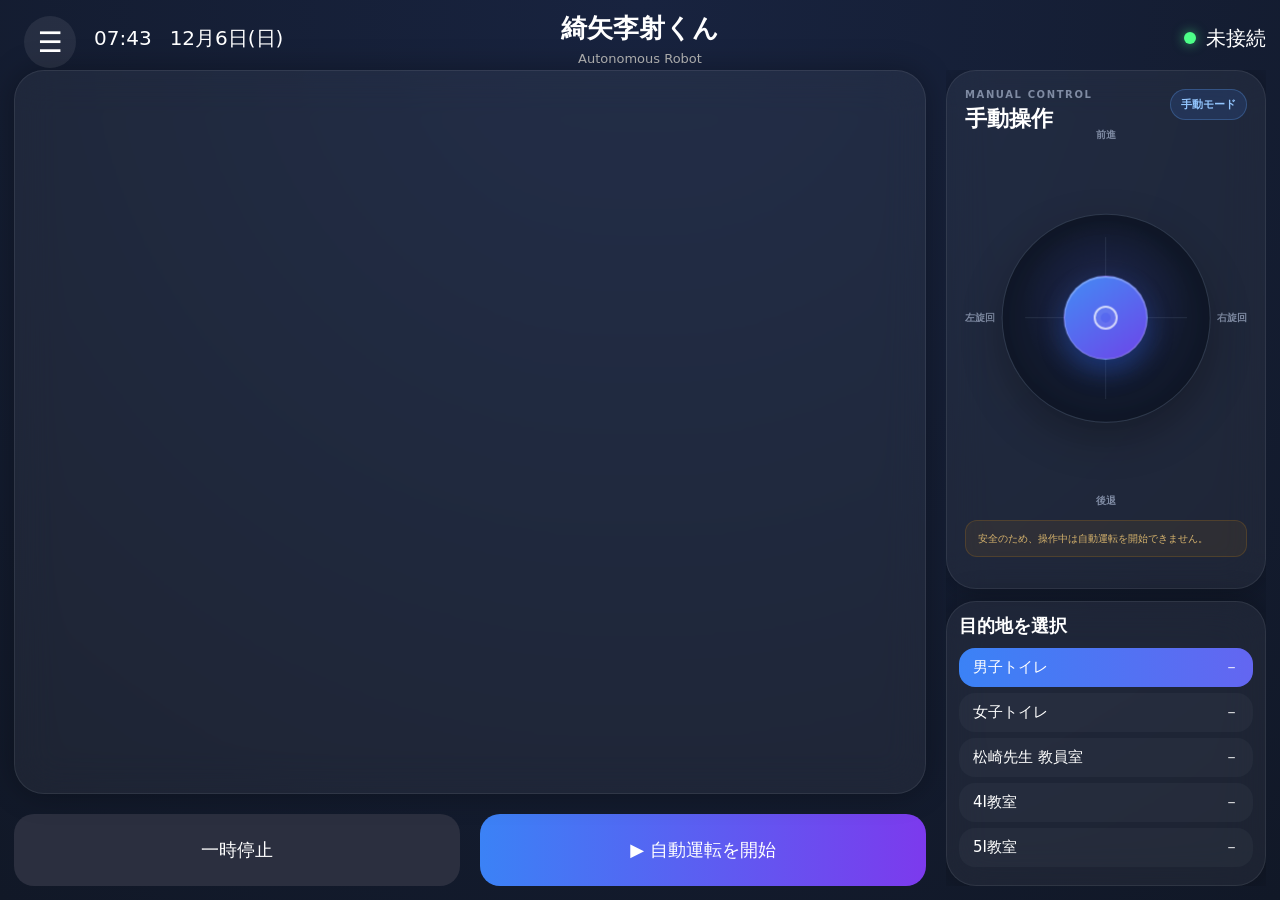
==== index.html @ 77f2ae8a "目的地を最初の画面に変更" ====
<!DOCTYPE html>
<html lang="ja">

<head>
  <meta charset="UTF-8">
  <meta name="viewport"
    content="width=device-width, initial-scale=1.0, maximum-scale=1.0, user-scalable=no, viewport-fit=cover">
  <meta name="theme-color" content="#07101f">

  <title>綺矢李射くん</title>

  <link rel="stylesheet" href="./style.css?v=20260710-mobile-sheet-map">
</head>

<body>

  <div class="app">

    <!-- ヘッダー -->
    <header class="header">

      <div class="time">
        <span id="current-time"></span>
        <span class="current-date" id="current-date"></span>
      </div>

      <div class="title-area">
        <h1>綺矢李射くん</h1>
        <p>Autonomous Robot</p>
      </div>

      <div class="status">
        <span class="online-dot"></span>
        <p id="connection-status">...</p>
      </div>

    </header>

    <!-- メニューボタン -->
    <button class="menu-btn" id="menu-btn" aria-label="メニューを開く" aria-expanded="false">
      ☰
    </button>

    <!-- 背景の暗くなる部分 -->
    <div class="menu-overlay" id="menu-overlay"></div>

    <!-- サイドメニュー -->
    <nav class="side-menu" id="side-menu">

      <h2>メニュー</h2>

      <div class="menu-item">⚙ 設定</div>
      <div class="menu-item">📍 目的地履歴</div>
      <div class="menu-item">🕒 走行履歴</div>

      <div class="theme-area">

        <p class="theme-title">画面テーマ</p>

        <button class="theme-toggle" id="theme-toggle">
          ☀ ホワイトモード
        </button>

      </div>
    </nav>

    <!-- メイン -->
    <main class="main">

      <!-- マップ -->
      <section class="map-panel glass">
        <canvas id="canvas"></canvas>
        <button class="map-location-btn" aria-label="現在地を表示">
          ◎
        </button>

      </section>

      <!-- PCでは右側、スマホでは下から出るボトムシート -->
      <aside class="side" id="bottom-sheet" aria-label="操作パネル">

        <!-- スマホだけ表示するドラッグ部分 -->
        <div class="sheet-drag-area" id="sheet-drag-area" aria-label="操作パネルを開閉">
          <span class="sheet-handle"></span>
        </div>

        <!-- スマホの閉じた状態で見える概要 -->
        <div class="sheet-summary">

          <div class="sheet-summary-text">
            <p class="sheet-eyebrow" id="sheet-eyebrow">選択中の目的地</p>
            <h2 id="selected-destination">読み込み中...</h2>
            <p>
              <span id="selected-time">--</span>
              <span>・68m</span>
            </p>
          </div>

          <button class="sheet-toggle" id="sheet-toggle" type="button" aria-expanded="false">
            詳細
          </button>

        </div>

        <div class="side-cards">

          <!-- 目的地 -->
          <div class="card glass destination-card">

            <h2>目的地を選択</h2>


            <!-- 目的地ボタンは goal.js が manifest.json から自動生成します -->
            <p id="destination-loading">目的地を読み込み中...</p>

          </div>

          <!-- ルート情報 -->
          <div class="card glass">

            <h2>ルート情報</h2>

            <div class="info-grid">

              <div>
                <p class="label">到着予想</p>
                <p class="value">1分20秒</p>
              </div>

              <div>
                <p class="label">距離</p>
                <p class="value">68m</p>
              </div>

              <div>
                <p class="label">進行状況</p>
                <p class="value">65%</p>
              </div>

            </div>

          </div>

          <!-- ロボット状態 -->
          <div class="card glass">

            <h2>ロボットの状態</h2>

            <div class="info-grid">

              <div>
                <p class="label">速度</p>
                <p class="value">1.2 m/s</p>
              </div>

              <div>
                <p class="label">バッテリー</p>
                <p class="value">82%</p>
              </div>

              <div>
                <p class="label">接続状態</p>
                <p class="value green">良好</p>
              </div>

            </div>

          </div>

        </div>

        <!-- 手動モード時に右側へ表示するジョイスティック -->
        <div class="manual-control-panel" id="manual-control-panel" aria-hidden="true">
          <div class="card glass manual-control-card">

            <div class="manual-control-header">
              <div>
                <p class="manual-control-eyebrow">MANUAL CONTROL</p>
                <h2>手動操作</h2>
              </div>

              <span class="manual-mode-badge">手動モード</span>
            </div>

            <p class="manual-control-description">
              ジョイスティックを動かしてロボットを操作します。
              指やマウスを離すと自動的に停止します。
            </p>

            <div class="joystick-zone" id="joystick-zone" role="application" aria-label="ロボット手動操作ジョイスティック">
              <div class="joystick-label joystick-label-up">前進</div>
              <div class="joystick-label joystick-label-right">右旋回</div>
              <div class="joystick-label joystick-label-down">後退</div>
              <div class="joystick-label joystick-label-left">左旋回</div>

              <div class="joystick-base" id="joystick-base">
                <div class="joystick-stick" id="joystick-stick">
                  <span></span>
                </div>
              </div>
            </div>

            <div class="manual-axis-values">
              <div class="manual-axis-item">
                <div class="manual-axis-heading">
                  <span>前後</span>
                  <strong id="manual-forward-value">0.00</strong>
                </div>
                <div class="manual-axis-track">
                  <span id="manual-forward-bar"></span>
                </div>
              </div>

              <div class="manual-axis-item">
                <div class="manual-axis-heading">
                  <span>旋回</span>
                  <strong id="manual-turn-value">0.00</strong>
                </div>
                <div class="manual-axis-track">
                  <span id="manual-turn-bar"></span>
                </div>
              </div>
            </div>

            <p class="manual-control-note">
              安全のため、操作中は自動運転を開始できません。
            </p>

          </div>
        </div>

        <!-- PCではマップ下、スマホではボトムシート下部 -->
        <div class="controls">

          <button class="control-btn stop" id="power-toggle-btn" type="button">
            一時停止
          </button>

          <button class="control-btn start" id="auto-toggle-btn" type="button">
            ▶ 自動運転を開始
          </button>

        </div>

      </aside>

    </main>

  </div>

  <script>
    function updateTime() {
      const now = new Date();

      const hours = String(now.getHours()).padStart(2, "0");
      const minutes = String(now.getMinutes()).padStart(2, "0");

      const month = now.getMonth() + 1;
      const date = now.getDate();

      const week = ["日", "月", "火", "水", "木", "金", "土"];
      const day = week[now.getDay()];

      document.getElementById("current-time").textContent = `${hours}:${minutes}`;
      document.getElementById("current-date").textContent = `${month}月${date}日(${day})`;
    }

    updateTime();
    setInterval(updateTime, 1000);

    // サイドメニューの開閉
    const menuBtn = document.getElementById("menu-btn");
    const sideMenu = document.getElementById("side-menu");
    const menuOverlay = document.getElementById("menu-overlay");

    function closeMenu() {
      sideMenu.classList.remove("show");
      menuOverlay.classList.remove("show");
      menuBtn.setAttribute("aria-expanded", "false");
    }

    menuBtn.addEventListener("click", function () {
      const willOpen = !sideMenu.classList.contains("show");
      sideMenu.classList.toggle("show", willOpen);
      menuOverlay.classList.toggle("show", willOpen);
      menuBtn.setAttribute("aria-expanded", String(willOpen));
    });

    menuOverlay.addEventListener("click", closeMenu);

    // テーマ切り替え
    const themeToggle = document.getElementById("theme-toggle");
    const rootElement = document.documentElement;
    const themeColorMeta = document.querySelector('meta[name="theme-color"]');

    themeToggle.addEventListener("click", function () {
      const isLightMode = !document.body.classList.contains("light-mode");

      // bodyだけでなくhtmlにも付けて、画面外や余白も確実に切り替える
      document.body.classList.toggle("light-mode", isLightMode);
      rootElement.classList.toggle("light-mode", isLightMode);

      themeToggle.textContent = isLightMode
        ? "🌙 ダークモード"
        : "☀ ホワイトモード";

      // スマホのブラウザ上部などの色もテーマに合わせる
      themeColorMeta?.setAttribute(
        "content",
        isLightMode ? "#f3f6fb" : "#07101f"
      );
    });

    // スマホ用ボトムシート
    const bottomSheet = document.getElementById("bottom-sheet");
    const sheetDragArea = document.getElementById("sheet-drag-area");
    const sheetSummary = document.querySelector(".sheet-summary");
    const sheetToggle = document.getElementById("sheet-toggle");
    const sheetSwipeAreas = [sheetDragArea, sheetSummary];
    const mobileMedia = window.matchMedia("(max-width: 900px)");

    let isDragging = false;
    let activeSwipeArea = null;
    let startY = 0;
    let startOffset = 0;
    let currentOffset = 0;

    function getClosedVisibleHeight() {
      const cssValue = getComputedStyle(bottomSheet)
        .getPropertyValue("--sheet-collapsed-height")
        .trim();

      const parsedValue = Number.parseFloat(cssValue);

      if (Number.isFinite(parsedValue) && parsedValue > 0) {
        return Math.min(bottomSheet.offsetHeight, parsedValue);
      }

      return Math.min(bottomSheet.offsetHeight, 142);
    }

    function getClosedOffset() {
      return Math.max(
        0,
        bottomSheet.offsetHeight - getClosedVisibleHeight()
      );
    }

    /*
     * ボトムシートが上がった分だけマップの中心も上へ移動させる。
     * シートで隠れていない領域の中央に、マップの中心が来るように
     * 表示中のシート高さの半分だけ上へ動かす。
     */
    function updateMapPositionForSheet(offset) {
      if (!mobileMedia.matches) {
        document.documentElement.style.removeProperty(
          "--mobile-sheet-visible-height"
        );
        document.documentElement.style.removeProperty(
          "--mobile-map-shift"
        );
        return;
      }

      const maxOffset = getClosedOffset();
      const safeOffset = Math.min(
        maxOffset,
        Math.max(0, Number(offset) || 0)
      );

      const visibleHeight = Math.max(
        0,
        bottomSheet.offsetHeight - safeOffset
      );

      const mapShift = visibleHeight / 2;

      document.documentElement.style.setProperty(
        "--mobile-sheet-visible-height",
        `${visibleHeight}px`
      );

      document.documentElement.style.setProperty(
        "--mobile-map-shift",
        `${mapShift}px`
      );
    }

    function syncSheetAndMap() {
      if (!mobileMedia.matches) {
        bottomSheet.style.removeProperty("transform");
        updateMapPositionForSheet(0);
        return;
      }

      const offset = bottomSheet.classList.contains("is-expanded")
        ? 0
        : getClosedOffset();

      updateMapPositionForSheet(offset);
    }

    function setSheetExpanded(expanded) {
      bottomSheet.classList.toggle("is-expanded", expanded);
      bottomSheet.style.removeProperty("transform");
      bottomSheet.classList.remove("is-dragging");
      document.body.classList.remove("sheet-dragging");

      sheetToggle.textContent = expanded ? "閉じる" : "詳細";
      sheetToggle.setAttribute("aria-expanded", String(expanded));
      document.body.classList.toggle("sheet-expanded", expanded);

      requestAnimationFrame(syncSheetAndMap);
    }

    function resetSheetForViewport() {
      if (!mobileMedia.matches) {
        setSheetExpanded(false);
        bottomSheet.style.removeProperty("transform");
        updateMapPositionForSheet(0);
        return;
      }

      requestAnimationFrame(syncSheetAndMap);
    }

    sheetToggle.addEventListener("click", () => {
      setSheetExpanded(!bottomSheet.classList.contains("is-expanded"));
    });

    function startSheetDrag(event) {
      if (!mobileMedia.matches) return;

      // 「詳細」ボタンなどの操作を邪魔しない
      if (event.target.closest("button")) return;

      isDragging = true;
      activeSwipeArea = event.currentTarget;
      startY = event.clientY;
      startOffset = bottomSheet.classList.contains("is-expanded")
        ? 0
        : getClosedOffset();
      currentOffset = startOffset;

      bottomSheet.classList.add("is-dragging");
      document.body.classList.add("sheet-dragging");
      activeSwipeArea.setPointerCapture(event.pointerId);

      updateMapPositionForSheet(currentOffset);
    }

    function moveSheetDrag(event) {
      if (!isDragging || !mobileMedia.matches) return;

      const maxOffset = getClosedOffset();
      const moved = event.clientY - startY;
      currentOffset = Math.min(
        maxOffset,
        Math.max(0, startOffset + moved)
      );

      bottomSheet.style.transform = `translateY(${currentOffset}px)`;
      updateMapPositionForSheet(currentOffset);
    }

    function finishSheetDrag(event) {
      if (!isDragging) return;

      isDragging = false;
      const movedDistance = Math.abs(event.clientY - startY);
      const maxOffset = getClosedOffset();

      if (activeSwipeArea?.hasPointerCapture(event.pointerId)) {
        activeSwipeArea.releasePointerCapture(event.pointerId);
      }
      activeSwipeArea = null;

      if (movedDistance < 6) {
        setSheetExpanded(!bottomSheet.classList.contains("is-expanded"));
        return;
      }

      setSheetExpanded(currentOffset < maxOffset * 0.55);
    }

    // ハンドルだけでなく、閉じた状態で見えている概要部分全体からスワイプできる
    sheetSwipeAreas.forEach(area => {
      area.addEventListener("pointerdown", startSheetDrag);
      area.addEventListener("pointermove", moveSheetDrag);
      area.addEventListener("pointerup", finishSheetDrag);
      area.addEventListener("pointercancel", finishSheetDrag);
    });

    window.addEventListener("resize", resetSheetForViewport);
    mobileMedia.addEventListener?.("change", resetSheetForViewport);

    /*
     * controller.js が manual-view / auto-view を切り替えたとき、
     * シートの高さとマップ位置を再計算する。
     */
    const bodyClassObserver = new MutationObserver(() => {
      requestAnimationFrame(syncSheetAndMap);
    });

    bodyClassObserver.observe(document.body, {
      attributes: true,
      attributeFilter: ["class"]
    });

    resetSheetForViewport();

    // iPhone・iPadでページ全体がピンチ拡大されるのを防止
    ["gesturestart", "gesturechange", "gestureend"].forEach(eventName => {
      document.addEventListener(
        eventName,
        event => {
          event.preventDefault();
        },
        { passive: false }
      );
    });

    // マップ以外での2本指操作を防止
    document.addEventListener(
      "touchmove",
      event => {
        const isCanvas =
          event.target instanceof Element &&
          event.target.closest("#canvas");

        if (event.touches.length >= 2 && !isCanvas) {
          event.preventDefault();
        }
      },
      { passive: false }
    );

  </script>

  <script src="./scripts/roslib.js"></script>
  <script src="./scripts/map.js?v=20260710-canvas-fix2"></script>
  <script src="./scripts/path.js"></script>
  <script src="./scripts/goal.js"></script>
  <script src="./scripts/pose.js"></script>
  <script src="./scripts/controller.js?v=20260710-circle-hit-mobile-layout"></script>
  <script src="./scripts/manual-destination.js?v=20260717-1"></script>
  <script src="./scripts/script.js"></script>
</body>

</html>
---- style.css ----
html,
body {
  width: 100%;
  height: 100%;
}

* {
  margin: 0;
  padding: 0;
  box-sizing: border-box;
}

:root {
  color-scheme: dark;
  background-color: #050816;
}

:root.light-mode {
  color-scheme: light;
  background-color: #f3f6fb;
}

button,
input,
select,
textarea {
  font: inherit;
}

body {
  min-height: 100vh;
  min-height: 100dvh;
  padding: 14px;
  overflow: hidden;

  background:
    radial-gradient(circle at top, #18233f, #111827);

  color: white;
  font-family: system-ui, -apple-system, BlinkMacSystemFont, "Segoe UI", sans-serif;
}

.app {
  width: 100%;
  max-width: 1400px;
  height: calc(100vh - 28px);
  height: calc(100dvh - 28px);
  margin: auto;

  display: flex;
  flex-direction: column;
  gap: 8px;
}

/* ガラス */
.glass {
  background: rgba(255, 255, 255, 0.05);
  backdrop-filter: blur(20px);
  -webkit-backdrop-filter: blur(20px);
  border: 1px solid rgba(255, 255, 255, 0.08);
  box-shadow: 0 0 30px rgba(0, 0, 0, 0.3);
  border-radius: 30px;
}

/* ヘッダー */
.header {
  position: relative;
  z-index: 20;

  display: flex;
  justify-content: space-between;
  align-items: center;
  min-height: 48px;
}

.time {
  display: flex;
  align-items: center;
  gap: 18px;
  margin-left: 80px;
  font-size: 20px;
}

.title-area {
  position: absolute;
  left: 50%;
  transform: translateX(-50%);
  text-align: center;
  white-space: nowrap;
}

.title-area h1 {
  font-size: 26px;
}

.title-area p {
  margin-top: 5px;
  color: #aaa;
  font-size: 13px;
}

.status {
  display: flex;
  align-items: center;
  gap: 10px;
  margin-left: auto;
  font-size: 20px;
}

.online-dot {
  width: 12px;
  height: 12px;
  flex: 0 0 auto;
  background: #4dff88;
  border-radius: 50%;
  box-shadow: 0 0 12px rgba(77, 255, 136, 0.6);
}

/* メイン：PC */
.main {
  flex: 1;
  min-height: 0;

  display: grid;
  grid-template-columns: minmax(0, 3fr) minmax(320px, 1fr);
  grid-template-rows: minmax(0, 1fr) 72px;
  grid-template-areas:
    "map side"
    "controls side";
  gap: 20px;
}

/* マップ */
.map-panel {
  grid-area: map;
  min-height: 0;
  padding: 14px;
  position: relative;
  overflow: hidden;
}

.map {
  width: 100%;
  height: 100%;

  display: flex;
  justify-content: center;
  align-items: center;

  color: #555;
  font-size: 36px;
}

.map-location-btn {
  display: none;
}

/* PCではaside自体を消して、中身をgridに直接参加させる */
.side {
  display: contents;
}

.sheet-drag-area,
.sheet-summary {
  display: none;
}

.side-cards {
  grid-area: side;
  min-height: 0;

  display: flex;
  flex-direction: column;
  gap: 12px;
}

.card {
  padding: 12px;
}

.card h2 {
  margin-bottom: 10px;
  font-size: 18px;
}

/* 目的地 */
.destination {
  display: flex;
  justify-content: space-between;
  align-items: center;

  padding: 10px 14px;
  margin-bottom: 6px;
  border-radius: 16px;

  background: rgba(255, 255, 255, 0.03);
  font-size: 15px;
  transition: 0.2s;
}

.destination:hover {
  background: rgba(255, 255, 255, 0.08);
  cursor: pointer;
}

.destination.active {
  background: linear-gradient(90deg, #3b82f6, #6366f1);
}

/* 情報 */
.info-grid {
  display: grid;
  grid-template-columns: repeat(3, minmax(0, 1fr));
  gap: 20px;
}

.label {
  margin-bottom: 10px;
  color: #999;
  font-size: 12px;
}

.value {
  font-size: 18px;
}

.green {
  color: #4dff88;
}

/* 操作ボタン */
.controls {
  grid-area: controls;
  display: flex;
  gap: 20px;
  height: 72px;
}

.control-btn {
  flex: 1;
  border: none;
  border-radius: 20px;
  color: white;
  font-size: 18px;
  transition: 0.2s;
}

.control-btn:hover {
  transform: translateY(-3px);
  cursor: pointer;
}

.stop {
  background: #2b2f3f;
}

.start {
  background: linear-gradient(90deg, #3b82f6, #7c3aed);
}

.emergency {
  background: #2b2f3f;
  color: #ff5d5d;
}

/* モーダル */
.modal {
  position: fixed;
  inset: 0;
  z-index: 1200;

  display: none;
  justify-content: center;
  align-items: center;

  padding: 20px;
  background: rgba(0, 0, 0, 0.55);
}

.modal.show {
  display: flex;
}

.modal-box {
  width: min(360px, 100%);
  padding: 28px;
  text-align: center;
  animation: pop 0.2s ease;
}

.modal-box h2 {
  margin-bottom: 12px;
  font-size: 24px;
}

.modal-box p {
  margin-bottom: 24px;
  color: #aaa;
}

.modal-buttons {
  display: flex;
  gap: 14px;
}

.modal-btn {
  flex: 1;
  height: 48px;
  border: none;
  border-radius: 16px;
  color: white;
  font-size: 18px;
  cursor: pointer;
}

.cancel {
  background: #2b2f3f;
}

.confirm {
  background: #ff4d4d;
}

@keyframes pop {
  from {
    transform: scale(0.9);
    opacity: 0;
  }

  to {
    transform: scale(1);
    opacity: 1;
  }
}

/* 左メニュー */
.menu-btn {
  position: fixed;
  top: 16px;
  left: 24px;
  z-index: 1002;

  width: 52px;
  height: 52px;
  border: none;
  border-radius: 50%;

  background: rgba(255, 255, 255, 0.08);
  color: white;
  font-size: 28px;
  cursor: pointer;
}

.side-menu {
  position: fixed;
  top: 0;
  left: -320px;
  z-index: 1000;

  width: 300px;
  height: 100vh;
  height: 100dvh;
  padding: 90px 24px 24px;

  background: rgba(10, 14, 28, 0.96);
  backdrop-filter: blur(20px);
  -webkit-backdrop-filter: blur(20px);
  border-right: 1px solid rgba(255, 255, 255, 0.1);
  transition: 0.3s ease;
}

.side-menu.show {
  left: 0;
}

.side-menu h2 {
  margin-bottom: 24px;
  font-size: 26px;
}

.menu-item {
  padding: 16px 14px;
  margin-bottom: 10px;
  border-radius: 16px;
  background: rgba(255, 255, 255, 0.04);
  font-size: 18px;
  cursor: pointer;
}

.menu-item:hover {
  background: rgba(255, 255, 255, 0.1);
}

.menu-overlay {
  position: fixed;
  inset: 0;
  z-index: 999;
  display: none;
  background: rgba(0, 0, 0, 0.45);
}

.menu-overlay.show {
  display: block;
}

.theme-area {
  position: absolute;
  left: 24px;
  right: 24px;
  bottom: 24px;
  bottom: max(24px, env(safe-area-inset-bottom));
}

.theme-title {
  margin-bottom: 10px;
  color: #aaa;
  font-size: 14px;
}

.theme-toggle {
  width: 100%;
  height: 52px;
  border: none;
  border-radius: 18px;
  background: linear-gradient(90deg, #3b82f6, #7c3aed);
  color: white;
  font-size: 16px;
  cursor: pointer;
}

/* ライトモード */
body.light-mode {
  color: #111827;
  background: #f3f6fb;
}

body.light-mode .glass,
body.light-mode .card,
body.light-mode .map-panel,
body.light-mode .side-menu,
body.light-mode .control-btn {
  background: white;
  border-color: #e5e7eb;
  box-shadow: 0 0 20px rgba(0, 0, 0, 0.08);
}

body.light-mode .destination {
  background: rgba(0, 0, 0, 0.04);
}

body.light-mode .destination.active {
  background: linear-gradient(90deg, #3b82f6, #6366f1);
  color: white;
}

body.light-mode .menu-item {
  background: #f1f5f9;
  color: #111827;
}

body.light-mode .menu-item:hover {
  background: #dbeafe;
}

body.light-mode .start {
  background: linear-gradient(90deg, #3b82f6, #7c3aed);
  color: white;
}

body.light-mode .stop {
  background: white;
  color: #111827;
}

body.light-mode .emergency {
  color: #ef4444;
}

body.light-mode .label,
body.light-mode .title-area p,
body.light-mode .theme-title,
body.light-mode .sheet-eyebrow,
body.light-mode .sheet-summary-text>p:last-child {
  color: #666;
}

body.light-mode .map {
  color: #999;
}

body.light-mode .menu-btn,
body.light-mode .map-location-btn {
  color: #111827;
  background: white;
  box-shadow: 0 2px 10px rgba(0, 0, 0, 0.12);
}

/* スマホ：マップ全面 + 下から出る操作パネル */
@media screen and (max-width: 900px) {
  body {
    padding: 0;
    background: #07101f;
  }

  .app {
    width: 100%;
    max-width: none;
    height: 100vh;
    height: 100dvh;
    gap: 0;
  }

  .header {
    position: fixed;
    top: 0;
    left: 0;
    right: 0;
    z-index: 30;

    min-height: 72px;
    padding:
      max(10px, env(safe-area-inset-top)) 16px 10px;

    background: linear-gradient(to bottom, rgba(5, 8, 22, 0.86), rgba(5, 8, 22, 0));
    pointer-events: none;
  }

  .time {
    display: none;
  }

  .current-date {
    display: none;
  }

  .title-area {
    top: max(12px, env(safe-area-inset-top));
  }

  .title-area h1 {
    font-size: 18px;
  }

  .title-area p {
    display: none;
  }

  .status {
    gap: 6px;
    font-size: 12px;
  }

  .online-dot {
    width: 9px;
    height: 9px;
  }

  .menu-btn {
    top: max(10px, env(safe-area-inset-top));
    left: 12px;
    width: 42px;
    height: 42px;
    font-size: 22px;
    background: rgba(7, 16, 31, 0.72);
    backdrop-filter: blur(14px);
    -webkit-backdrop-filter: blur(14px);
  }

  .main {
    position: fixed;
    inset: 0;
    display: block;
  }

  .map-panel {
    position: absolute;
    inset: 0;
    width: 100%;
    height: 100%;
    padding: 0;
    border: 0;
    border-radius: 0;
    box-shadow: none;
    background: rgba(255, 255, 255, 0.03);
  }

  .map {
    font-size: 30px;
  }

  .map-location-btn {
    position: fixed;
    right: 16px;
    bottom: calc(158px + env(safe-area-inset-bottom));
    z-index: 25;

    display: grid;
    place-items: center;
    width: 48px;
    height: 48px;

    border: 1px solid rgba(255, 255, 255, 0.12);
    border-radius: 50%;
    background: rgba(15, 23, 42, 0.9);
    color: white;
    box-shadow: 0 8px 24px rgba(0, 0, 0, 0.32);
    font-size: 24px;
    transition: opacity 0.2s, transform 0.2s;
  }

  body.sheet-expanded .map-location-btn {
    opacity: 0;
    pointer-events: none;
    transform: translateY(12px);
  }

  .side {
    position: fixed;
    left: 0;
    right: 0;
    bottom: 0;
    z-index: 40;

    display: flex;
    flex-direction: column;
    width: 100%;
    height: min(78vh, 680px);
    height: min(78dvh, 680px);
    padding-bottom: env(safe-area-inset-bottom);
    overflow: hidden;

    border: 1px solid rgba(255, 255, 255, 0.1);
    border-bottom: 0;
    border-radius: 28px 28px 0 0;
    background: rgba(11, 18, 35, 0.96);
    backdrop-filter: blur(24px);
    -webkit-backdrop-filter: blur(24px);
    box-shadow: 0 -14px 40px rgba(0, 0, 0, 0.38);

    transform: translateY(calc(100% - 142px));
    transition: transform 0.32s cubic-bezier(0.22, 1, 0.36, 1);
    will-change: transform;
  }

  .side.is-expanded {
    transform: translateY(0);
  }

  .side.is-dragging {
    transition: none;
  }

  .sheet-drag-area {
    display: flex;
    justify-content: center;
    align-items: center;
    flex: 0 0 28px;
    cursor: grab;
    touch-action: pan-y;
    user-select: none;
    -webkit-user-select: none;
  }

  .sheet-drag-area:active {
    cursor: grabbing;
  }

  .sheet-handle {
    width: 44px;
    height: 5px;
    border-radius: 999px;
    background: rgba(255, 255, 255, 0.32);
  }

  .sheet-summary {
    display: flex;
    justify-content: space-between;
    align-items: center;
    flex: 0 0 114px;
    padding: 6px 16px 16px;

    /* 概要欄全体をスワイプの当たり判定にする */
    cursor: grab;
    touch-action: none;
    user-select: none;
    -webkit-user-select: none;
  }

  .sheet-summary:active {
    cursor: grabbing;
  }

  .sheet-summary-text {
    min-width: 0;
  }

  .sheet-eyebrow {
    margin-bottom: 3px;
    color: #93a0b8;
    font-size: 11px;
  }

  .sheet-summary h2 {
    max-width: calc(100vw - 120px);
    overflow: hidden;
    text-overflow: ellipsis;
    white-space: nowrap;
    font-size: 22px;
  }

  .sheet-summary-text>p:last-child {
    margin-top: 3px;
    color: #b4bdd0;
    font-size: 13px;
  }

  .sheet-toggle {
    flex: 0 0 auto;
    min-width: 62px;
    height: 40px;
    padding: 0 14px;
    border: 0;
    border-radius: 14px;
    background: linear-gradient(90deg, #3b82f6, #7c3aed);
    color: white;
    font-size: 13px;
    font-weight: 700;
  }

  .side-cards {
    display: flex;
    flex-direction: column;
    flex: 1 1 auto;
    min-height: 0;
    gap: 10px;
    padding: 0 14px 10px;
    overflow-y: auto;
    overscroll-behavior: contain;
    -webkit-overflow-scrolling: touch;
  }

  .card {
    flex: 0 0 auto;
    padding: 14px;
    border-radius: 20px;
  }

  .card h2 {
    font-size: 16px;
  }

  .destination {
    min-height: 48px;
    margin-bottom: 7px;
    font-size: 14px;
  }

  .info-grid {
    grid-template-columns: repeat(3, minmax(0, 1fr));
    gap: 10px;
  }

  .label {
    margin-bottom: 5px;
    font-size: 10px;
  }

  .value {
    font-size: 15px;
    white-space: nowrap;
  }

  .controls {
    display: grid;
    grid-template-columns: 0.85fr 1.5fr 0.85fr;
    flex: 0 0 auto;
    gap: 8px;
    width: 100%;
    height: auto;
    padding: 10px 14px 14px;
    background: linear-gradient(to top, rgba(11, 18, 35, 1) 75%, rgba(11, 18, 35, 0));
  }

  .control-btn {
    min-width: 0;
    height: 50px;
    border-radius: 16px;
    font-size: 12px;
    font-weight: 700;
  }

  .control-btn:hover {
    transform: none;
  }

  .side-menu {
    width: min(84vw, 320px);
    left: min(-88vw, -340px);
    padding-top: max(78px, calc(env(safe-area-inset-top) + 70px));
  }

  .modal-box {
    border-radius: 24px;
  }

  body.light-mode .header {
    background: linear-gradient(to bottom, rgba(243, 246, 251, 0.92), rgba(243, 246, 251, 0));
  }

  body.light-mode .side {
    color: #111827;
    background: rgba(255, 255, 255, 0.97);
    border-color: rgba(15, 23, 42, 0.08);
    box-shadow: 0 -14px 40px rgba(15, 23, 42, 0.16);
  }

  body.light-mode .sheet-handle {
    background: rgba(15, 23, 42, 0.22);
  }

  body.light-mode .controls {
    background: linear-gradient(to top, rgba(255, 255, 255, 1) 75%, rgba(255, 255, 255, 0));
  }
}


@media screen and (max-width: 390px) {
  .status-text {
    display: none;
  }

  .title-area h1 {
    font-size: 16px;
  }

  .controls {
    grid-template-columns: 0.75fr 1.5fr 0.75fr;
  }

  .control-btn {
    font-size: 11px;
  }
}

/* ライトモード時にページ全体の背景を確実に明るくする */
html.light-mode,
body.light-mode,
body.light-mode .app,
body.light-mode .main {
  background: #f3f6fb !important;
}

/* =========================================================
   手動モード・ジョイスティック
   ========================================================= */

button.menu-item {
  width: 100%;
  border: 0;
  color: inherit;
  text-align: left;
}

.menu-mode-item {
  margin-top: 18px;
}

.menu-mode-item.active {
  background: linear-gradient(90deg, #3b82f6, #7c3aed);
  color: white;
}

.manual-control-panel {
  grid-area: side;
  display: none;
  min-width: 0;
  min-height: 0;
}

body.manual-mode .side-cards {
  display: none;
}

body.manual-mode .manual-control-panel {
  display: block;
}

.manual-control-card {
  display: flex;
  flex-direction: column;
  width: 100%;
  height: 100%;
  min-height: 0;
  padding: 18px;
  overflow: hidden;
}

.manual-control-header {
  display: flex;
  justify-content: space-between;
  align-items: flex-start;
  gap: 12px;
}

.manual-control-header h2 {
  margin: 0;
  font-size: 22px;
}

.manual-control-eyebrow {
  margin-bottom: 4px;
  color: #7f8ba3;
  font-size: 10px;
  font-weight: 800;
  letter-spacing: 0.16em;
}

.manual-mode-badge {
  flex: 0 0 auto;
  padding: 7px 10px;
  border: 1px solid rgba(96, 165, 250, 0.28);
  border-radius: 999px;
  background: rgba(59, 130, 246, 0.14);
  color: #93c5fd;
  font-size: 11px;
  font-weight: 800;
}

.manual-control-description {
  margin-top: 10px;
  color: #9ba6bb;
  font-size: 12px;
  line-height: 1.6;
}

.joystick-zone {
  position: relative;
  flex: 1 1 auto;
  width: min(100%, 300px);
  min-height: 250px;
  max-height: 360px;
  margin: 8px auto;
  touch-action: none;
  user-select: none;
  -webkit-user-select: none;
  cursor: grab;
}

.joystick-zone.is-active {
  cursor: grabbing;
}

.joystick-base {
  position: absolute;
  top: 50%;
  left: 50%;
  width: min(74%, 230px);
  aspect-ratio: 1;
  transform: translate(-50%, -50%);
  border: 1px solid rgba(148, 163, 184, 0.22);
  border-radius: 50%;
  background:
    radial-gradient(circle at 50% 44%, rgba(99, 102, 241, 0.18), transparent 54%),
    rgba(15, 23, 42, 0.72);
  box-shadow:
    inset 0 0 38px rgba(0, 0, 0, 0.34),
    0 16px 40px rgba(0, 0, 0, 0.26);
}

.joystick-base::before,
.joystick-base::after {
  content: "";
  position: absolute;
  top: 50%;
  left: 50%;
  background: rgba(148, 163, 184, 0.15);
  transform: translate(-50%, -50%);
  pointer-events: none;
}

.joystick-base::before {
  width: 78%;
  height: 1px;
}

.joystick-base::after {
  width: 1px;
  height: 78%;
}

.joystick-stick {
  position: absolute;
  top: 50%;
  left: 50%;
  z-index: 2;
  display: grid;
  place-items: center;
  width: 84px;
  height: 84px;
  transform: translate(-50%, -50%);
  border: 1px solid rgba(255, 255, 255, 0.26);
  border-radius: 50%;
  background: linear-gradient(145deg, #438cf5, #6d45e9);
  box-shadow:
    0 12px 26px rgba(37, 99, 235, 0.34),
    inset 0 1px 1px rgba(255, 255, 255, 0.32);
  will-change: transform;
  pointer-events: none;
}

.joystick-stick span {
  width: 24px;
  height: 24px;
  border: 2px solid rgba(255, 255, 255, 0.74);
  border-radius: 50%;
  box-shadow: inset 0 0 0 5px rgba(255, 255, 255, 0.08);
}

.joystick-zone.is-active .joystick-stick {
  box-shadow:
    0 14px 34px rgba(59, 130, 246, 0.48),
    0 0 0 8px rgba(59, 130, 246, 0.09),
    inset 0 1px 1px rgba(255, 255, 255, 0.32);
}

.joystick-label {
  position: absolute;
  color: #7f8ba3;
  font-size: 10px;
  font-weight: 700;
  pointer-events: none;
}

.joystick-label-up {
  top: 4px;
  left: 50%;
  transform: translateX(-50%);
}

.joystick-label-right {
  top: 50%;
  right: 0;
  transform: translateY(-50%);
}

.joystick-label-down {
  bottom: 4px;
  left: 50%;
  transform: translateX(-50%);
}

.joystick-label-left {
  top: 50%;
  left: 0;
  transform: translateY(-50%);
}

.manual-axis-values {
  display: grid;
  grid-template-columns: repeat(2, minmax(0, 1fr));
  gap: 12px;
}

.manual-axis-item {
  min-width: 0;
}

.manual-axis-heading {
  display: flex;
  justify-content: space-between;
  align-items: center;
  margin-bottom: 7px;
  color: #9ba6bb;
  font-size: 11px;
}

.manual-axis-heading strong {
  color: #e5e7eb;
  font-size: 12px;
  font-variant-numeric: tabular-nums;
}

.manual-axis-track {
  position: relative;
  height: 6px;
  overflow: hidden;
  border-radius: 999px;
  background: rgba(148, 163, 184, 0.14);
}

.manual-axis-track::after {
  content: "";
  position: absolute;
  top: 0;
  bottom: 0;
  left: 50%;
  width: 1px;
  background: rgba(255, 255, 255, 0.34);
}

.manual-axis-track span {
  position: absolute;
  top: 0;
  left: 50%;
  width: 0;
  height: 100%;
  border-radius: 999px;
  background: linear-gradient(90deg, #3b82f6, #8b5cf6);
  transition: width 0.04s linear, left 0.04s linear;
}

.manual-control-note {
  margin-top: 14px;
  padding: 10px 12px;
  border: 1px solid rgba(245, 158, 11, 0.16);
  border-radius: 12px;
  background: rgba(245, 158, 11, 0.07);
  color: #d6b36d;
  font-size: 10px;
  line-height: 1.5;
}

#auto-toggle-btn:disabled {
  cursor: not-allowed;
  opacity: 0.58;
  transform: none;
}

body.light-mode .menu-mode-item.active {
  background: linear-gradient(90deg, #3b82f6, #7c3aed);
  color: white;
}

body.light-mode .manual-control-description,
body.light-mode .manual-axis-heading,
body.light-mode .joystick-label,
body.light-mode .manual-control-eyebrow {
  color: #64748b;
}

body.light-mode .manual-axis-heading strong {
  color: #0f172a;
}

body.light-mode .joystick-base {
  border-color: rgba(15, 23, 42, 0.12);
  background:
    radial-gradient(circle at 50% 44%, rgba(99, 102, 241, 0.12), transparent 54%),
    #eef2f7;
  box-shadow:
    inset 0 0 34px rgba(15, 23, 42, 0.08),
    0 16px 36px rgba(15, 23, 42, 0.12);
}

body.light-mode .joystick-base::before,
body.light-mode .joystick-base::after {
  background: rgba(15, 23, 42, 0.13);
}

body.light-mode .manual-axis-track {
  background: rgba(15, 23, 42, 0.1);
}

body.light-mode .manual-axis-track::after {
  background: rgba(15, 23, 42, 0.28);
}

body.light-mode .manual-control-note {
  color: #9a6700;
  background: rgba(245, 158, 11, 0.08);
}

@media screen and (max-width: 900px) {
  body.manual-mode .manual-control-panel {
    display: flex;
    flex: 1 1 auto;
    min-height: 0;
    padding: 0 14px 10px;
    overflow-y: auto;
    overscroll-behavior: contain;
    -webkit-overflow-scrolling: touch;
  }

  .manual-control-card {
    flex: 1 0 auto;
    min-height: 500px;
    padding: 16px;
    border-radius: 20px;
  }

  .manual-control-header h2 {
    font-size: 19px;
  }

  .joystick-zone {
    flex: 0 0 auto;
    width: min(100%, 320px);
    min-height: 280px;
    height: 280px;
    margin-top: 12px;
    margin-bottom: 12px;
  }

  .joystick-base {
    width: min(70%, 220px);
  }

  .joystick-stick {
    width: 78px;
    height: 78px;
  }
}

@media screen and (max-width: 390px) {
  .manual-control-description {
    font-size: 11px;
  }

  .joystick-zone {
    min-height: 245px;
    height: 245px;
  }

  .joystick-base {
    width: min(68%, 190px);
  }

  .joystick-stick {
    width: 70px;
    height: 70px;
  }
}


/* =========================================================
   自動運転前はジョイスティック、自動運転中は情報カード
   controller.js が body に manual-view / auto-view を付けて切り替えます
   ========================================================= */

.manual-control-panel {
  grid-area: side;
  display: none;
  min-width: 0;
  min-height: 0;
}

body.manual-view .side-cards {
  display: none !important;
}

body.manual-view .manual-control-panel {
  display: block !important;
}

body.auto-view .side-cards {
  display: flex !important;
}

body.auto-view .manual-control-panel {
  display: none !important;
}

/* =========================================================
   マップCanvasをマップ領域いっぱいに表示
   ========================================================= */

.map-panel {
  position: relative;
  overflow: hidden;
}

#canvas {
  position: absolute;
  top: 14px;
  right: 14px;
  bottom: 14px;
  left: 14px;

  display: block;
  width: calc(100% - 28px);
  height: calc(100% - 28px);

  touch-action: none;
  user-select: none;
  -webkit-user-select: none;
  cursor: grab;
}

#canvas.is-dragging {
  cursor: grabbing;
}

@media screen and (max-width: 900px) {
  body.manual-view .manual-control-panel {
    display: flex !important;
    flex: 1 1 auto;
    min-height: 0;
    padding: 0 14px 10px;
    overflow-y: auto;
    overscroll-behavior: contain;
    -webkit-overflow-scrolling: touch;
  }

  body.manual-view .side-cards {
    display: none !important;
  }

  body.auto-view .side-cards {
    display: flex !important;
  }

  body.auto-view .manual-control-panel {
    display: none !important;
  }

  #canvas {
    top: 0;
    right: 0;
    bottom: 0;
    left: 0;
    width: 100%;
    height: 100%;
  }
}


/* =========================================================
   スマホ：手動操作パネルとマップの連動
   ========================================================= */

:root {
  --mobile-sheet-visible-height: 142px;
  --mobile-map-shift: 71px;
}

@media screen and (max-width: 900px) {

  /* 通常の閉じた高さ */
  .side {
    --sheet-collapsed-height: 142px;
  }

  /*
   * ボトムシートが上がるほど、マップも同時に上へ移動する。
   * シートに隠れていない部分の中央へ地図を合わせるため、
   * 表示中のシート高さの半分だけ移動する。
   */
  .map-panel {
    transform: translate3d(0,
        calc(-1 * var(--mobile-map-shift)),
        0);
    transition: transform 0.32s cubic-bezier(0.22, 1, 0.36, 1);
    will-change: transform;
  }

  body.sheet-dragging .map-panel {
    transition: none;
  }

  /* 現在地ボタンもシートのすぐ上へ移動 */
  .map-location-btn {
    bottom: calc(var(--mobile-sheet-visible-height) + 14px + env(safe-area-inset-bottom));
  }

  body.sheet-expanded .map-location-btn {
    opacity: 1;
    pointer-events: auto;
    transform: none;
  }

  /* 手動操作時は、展開後もマップが十分見える高さにする */
  body.manual-view .side {
    height: min(72vh, 620px);
    height: min(72dvh, 620px);
  }

  /*
   * 閉じているときは従来どおり概要を表示。
   * 手動操作で上まで開いたときだけ概要欄を消して、
   * ジョイスティックをすぐ上へ配置する。
   */
  body.manual-view .side.is-expanded .sheet-summary {
    display: none;
  }

  body.manual-view .side.is-expanded .manual-control-panel {
    padding-top: 0;
  }

  /* 手動カード内の順番：見出し → ジョイスティック → 説明文 */
  body.manual-view .manual-control-header {
    order: 1;
  }

  body.manual-view .joystick-zone {
    order: 2;
    flex: 0 0 auto;
    width: min(100%, 320px);
    height: clamp(230px, 32dvh, 290px);
    min-height: 230px;
    margin: 4px auto 8px;
  }

  body.manual-view .manual-control-description {
    order: 3;
    margin-top: 4px;
    margin-bottom: 10px;
  }

  body.manual-view .manual-axis-values {
    order: 4;
  }

  body.manual-view .manual-control-note {
    order: 5;
  }

  body.manual-view .manual-control-card {
    min-height: 0;
    overflow-y: auto;
    padding-top: 12px;
  }
}

@media screen and (max-width: 390px) {
  body.manual-view .side {
    height: min(74vh, 560px);
    height: min(74dvh, 560px);
  }

  body.manual-view .joystick-zone {
    height: 225px;
    min-height: 225px;
  }

  body.manual-view .manual-control-description {
    font-size: 10px;
    line-height: 1.45;
  }
}

/* =========================================================
   スマホ手動操作時
   ボトムシートが赤線付近より上へ来ないようにする
   ========================================================= */

@media screen and (max-width: 900px) {

  /*
   * 手動操作中のボトムシートの最大高さ
   *
   * 画面下から約56%の高さまでに制限するため、
   * 上側に約44%のマップ領域が残る
   */
  body.manual-view #bottom-sheet {
    height: 56vh !important;
    height: min(56dvh, 560px) !important;
  }

  /*
   * シートを低くした分、中身が入りきらない場合は
   * ジョイスティック部分だけ縦スクロールできる
   */
  body.manual-view .manual-control-panel {
    min-height: 0;
    overflow-y: auto;
    overscroll-behavior: contain;
    -webkit-overflow-scrolling: touch;
  }

  /*
   * 操作ボタンはシートの下部に固定して残す
   */
  body.manual-view .controls {
    flex-shrink: 0;
  }
}

/* =========================================================
   スマホ手動操作時
   ジョイスティック円の外側はスクロールできるようにする
   ========================================================= */

@media screen and (max-width: 900px) {

  /* ジョイスティック全体のエリアは縦スクロールを許可 */
  .joystick-zone {
    touch-action: pan-y;
    position: relative;
  }

  /*
   * 前進・後退・左旋回・右旋回 の文字は
   * スクロール操作を邪魔しないようにする
   */
  .joystick-label {
    pointer-events: none;
  }

  /*
   * 実際にジョイスティックとして反応するのは
   * この円の部分だけ
   */
  .joystick-base {
    touch-action: none;
    pointer-events: auto;
  }
}

/* =========================================================
   手動操作画面をコンパクトにする
   説明文を消してジョイスティック全体を見えるようにする
   ========================================================= */

/* 説明文を非表示 */
.manual-control-description {
  display: none !important;
}

/* 見出し下の余白を小さくする */
.manual-control-header {
  margin-bottom: 4px !important;
}

/* ジョイスティックを少し上へ詰める */
.joystick-zone {
  margin-top: 0 !important;
}

/* カード内の上下余白を調整 */
.manual-control-card {
  padding-top: 18px !important;
  padding-bottom: 18px !important;
}

/* スマホ表示 */
@media screen and (max-width: 900px) {

  body.manual-view .manual-control-card {
    padding-top: 14px !important;
    padding-bottom: 16px !important;
  }

  body.manual-view .manual-control-header {
    margin-bottom: 0 !important;
  }

  body.manual-view .joystick-zone {
    margin-top: -6px !important;
  }
}

/* ジョイスティック下の「前後・旋回」の数値表示を消す */
.manual-axis-values {
  display: none !important;
}

/* 消した分、カード下側の余白を小さくする */
.manual-control-card {
  padding-bottom: 12px !important;
}

/* =========================================================
   ジョイスティックの前進・後退ラベルを円から離す
   ========================================================= */

.joystick-label-up {
  top: -10px !important;
  transform: translateX(-50%) !important;
}

.joystick-label-down {
  bottom: -10px !important;
  transform: translateX(-50%) !important;
}

/* ラベルがカード内で切れないようにする */
.joystick-zone {
  overflow: visible !important;
}

/* =========================================================
   スマホ手動操作画面
   ジョイスティック以外をスワイプすると目的地までスクロール
   ========================================================= */

@media screen and (max-width: 900px) {

  /* 黄色い安全メッセージを消す */
  .manual-control-note {
    display: none !important;
  }

  /*
   * 手動操作カード自体には
   * 独立したスクロールを持たせない
   */
  .manual-control-card {
    flex: 0 0 auto !important;
    height: auto !important;
    max-height: none !important;

    padding-bottom: 16px !important;

    overflow: visible !important;
    overflow-y: visible !important;

    touch-action: pan-y;
  }

  /*
   * ジョイスティックと目的地一覧を含む
   * 外側のパネルだけをスクロール領域にする
   */
  body.manual-view .manual-control-panel {
    display: flex !important;
    flex-direction: column !important;
    gap: 12px !important;

    flex: 1 1 auto !important;
    min-height: 0 !important;

    overflow-x: hidden !important;
    overflow-y: auto !important;

    touch-action: pan-y;
    overscroll-behavior-y: contain;
    -webkit-overflow-scrolling: touch;

    padding-bottom: 18px !important;
  }

  /*
   * ジョイスティックの四角い領域全体では
   * 縦スクロールを許可する
   */
  .joystick-zone {
    overflow: visible !important;
    touch-action: pan-y !important;
  }

  /*
   * 前進・後退・左右旋回の文字は
   * スクロール操作を邪魔しない
   */
  .joystick-label {
    pointer-events: none !important;
  }

  /*
   * 実際にロボットを操作するのは
   * 外側の円の中だけ
   */
  .joystick-base {
    touch-action: none !important;
    pointer-events: auto !important;
  }

  /*
   * ジョイスティックの下にある
   * 目的地カードを通常のスクロール内容として配置
   */
  .manual-destination-slot {
    display: block !important;
    flex: 0 0 auto !important;
    width: 100% !important;
    padding-bottom: 12px !important;

    overflow: visible !important;
    touch-action: pan-y;
  }

  .manual-destination-slot .destination-card {
    width: 100% !important;
    height: auto !important;
    max-height: none !important;
    margin: 0 !important;

    overflow: visible !important;
    touch-action: pan-y;
  }

  /*
   * スクロールバーは見えなくするが、
   * スクロール自体は可能
   */
  body.manual-view .manual-control-panel {
    scrollbar-width: none;
  }

  body.manual-view .manual-control-panel::-webkit-scrollbar {
    display: none;
  }
}
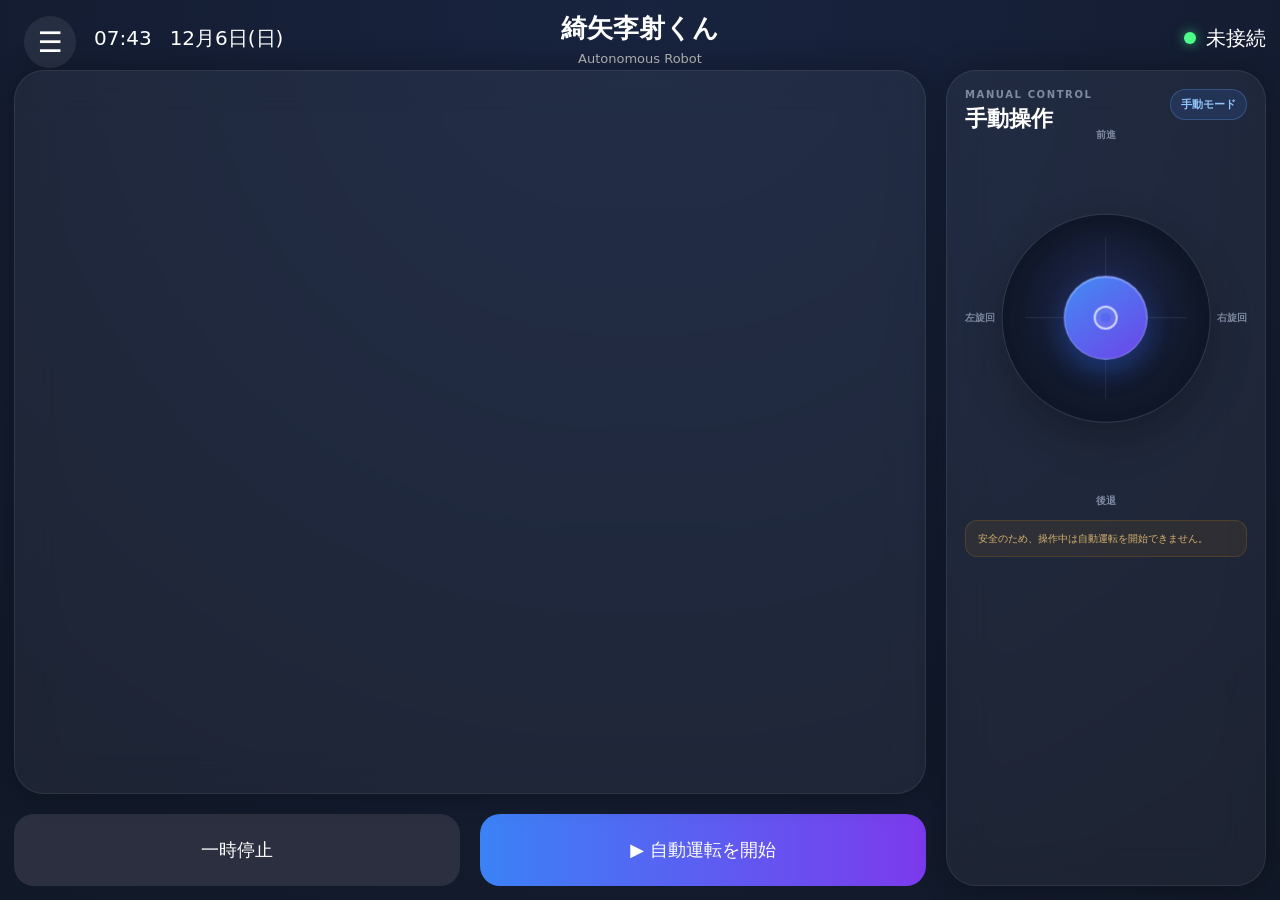
==== commit 41a8239c: "できた" ====
--- a/index.html
+++ b/index.html
@@ -49,7 +49,7 @@
 
       <h2>メニュー</h2>
 
-      <div class="menu-item">⚙ 設定</div>
+      <div class="menu-item">⚙  接続先の設定</div>
       <div class="menu-item">📍 目的地履歴</div>
       <div class="menu-item">🕒 走行履歴</div>
 
@@ -543,7 +543,6 @@
   <script src="./scripts/goal.js"></script>
   <script src="./scripts/pose.js"></script>
   <script src="./scripts/controller.js?v=20260710-circle-hit-mobile-layout"></script>
-  <script src="./scripts/manual-destination.js?v=20260717-1"></script>
   <script src="./scripts/script.js"></script>
 </body>
 
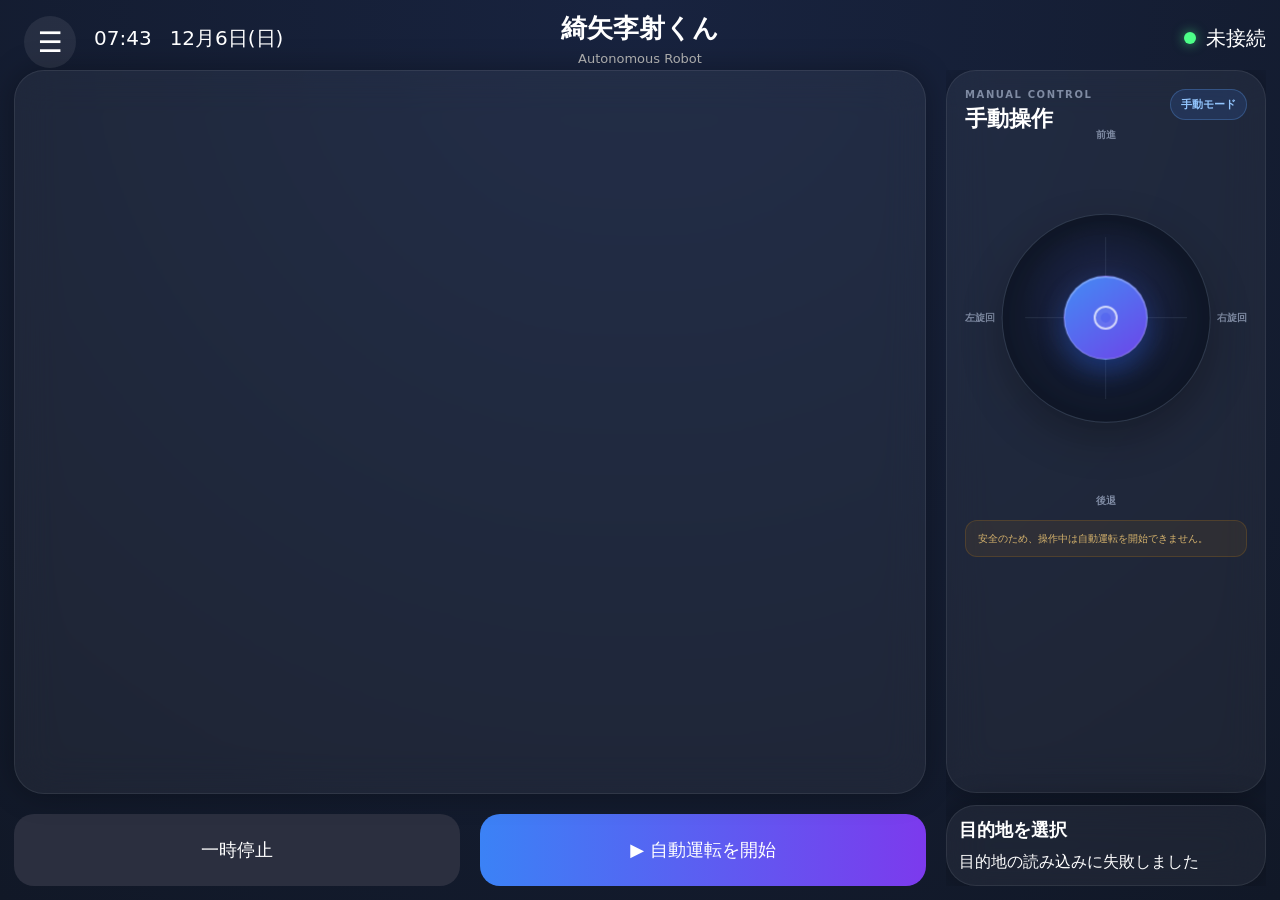
==== commit 5b13ee52: "できた" ====
--- a/index.html
+++ b/index.html
@@ -49,7 +49,7 @@
 
       <h2>メニュー</h2>
 
-      <div class="menu-item">⚙  接続先の設定</div>
+      <div class="menu-item">⚙ 設定</div>
       <div class="menu-item">📍 目的地履歴</div>
       <div class="menu-item">🕒 走行履歴</div>
 
@@ -543,6 +543,7 @@
   <script src="./scripts/goal.js"></script>
   <script src="./scripts/pose.js"></script>
   <script src="./scripts/controller.js?v=20260710-circle-hit-mobile-layout"></script>
+  <script src="./scripts/manual-destination.js?v=20260717-1"></script>
   <script src="./scripts/script.js"></script>
 </body>
 
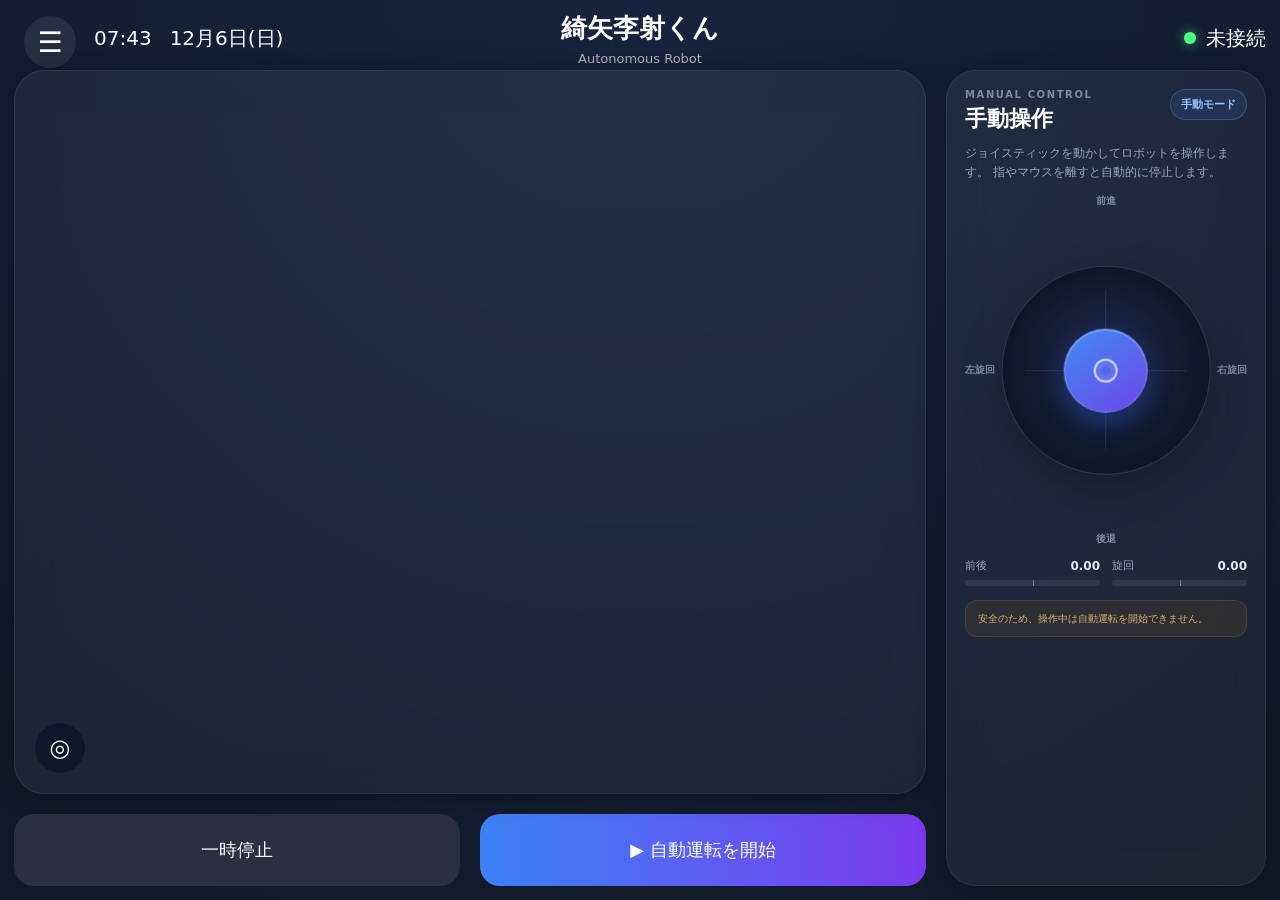
==== commit 50b8b21f: "Merge pull request #47 from kazu-321/46-接続先を設定できるようにする できた" ====
--- a/index.html
+++ b/index.html
@@ -49,7 +49,7 @@
 
       <h2>メニュー</h2>
 
-      <div class="menu-item">⚙ 設定</div>
+      <div class="menu-item">⚙  接続先の設定</div>
       <div class="menu-item">📍 目的地履歴</div>
       <div class="menu-item">🕒 走行履歴</div>
 
@@ -543,7 +543,6 @@
   <script src="./scripts/goal.js"></script>
   <script src="./scripts/pose.js"></script>
   <script src="./scripts/controller.js?v=20260710-circle-hit-mobile-layout"></script>
-  <script src="./scripts/manual-destination.js?v=20260717-1"></script>
   <script src="./scripts/script.js"></script>
 </body>
 
--- a/style.css
+++ b/style.css
@@ -152,7 +152,27 @@
 }
 
 .map-location-btn {
-  display: none;
+  position: absolute;
+  left: 20px;
+  bottom: 20px;
+
+  display: grid;
+  place-items: center;
+
+  width: 50px;
+  height: 50px;
+
+  border: none;
+  border-radius: 50%;
+
+  background: rgba(15, 23, 42, 0.9);
+  color: white;
+
+  font-size: 24px;
+
+  cursor: pointer;
+
+  z-index: 100;
 }
 
 /* PCではaside自体を消して、中身をgridに直接参加させる */
@@ -1508,187 +1528,61 @@
 }
 
 /* =========================================================
-   手動操作画面をコンパクトにする
-   説明文を消してジョイスティック全体を見えるようにする
+   PC版：目的地一覧をスクロール可能にする
    ========================================================= */
 
-/* 説明文を非表示 */
-.manual-control-description {
-  display: none !important;
-}
-
-/* 見出し下の余白を小さくする */
-.manual-control-header {
-  margin-bottom: 4px !important;
-}
-
-/* ジョイスティックを少し上へ詰める */
-.joystick-zone {
-  margin-top: 0 !important;
-}
-
-/* カード内の上下余白を調整 */
-.manual-control-card {
-  padding-top: 18px !important;
-  padding-bottom: 18px !important;
-}
-
-/* スマホ表示 */
-@media screen and (max-width: 900px) {
-
-  body.manual-view .manual-control-card {
-    padding-top: 14px !important;
-    padding-bottom: 16px !important;
-  }
-
-  body.manual-view .manual-control-header {
-    margin-bottom: 0 !important;
-  }
-
-  body.manual-view .joystick-zone {
-    margin-top: -6px !important;
-  }
-}
-
-/* ジョイスティック下の「前後・旋回」の数値表示を消す */
-.manual-axis-values {
-  display: none !important;
-}
-
-/* 消した分、カード下側の余白を小さくする */
-.manual-control-card {
-  padding-bottom: 12px !important;
-}
-
-/* =========================================================
-   ジョイスティックの前進・後退ラベルを円から離す
-   ========================================================= */
-
-.joystick-label-up {
-  top: -10px !important;
-  transform: translateX(-50%) !important;
-}
-
-.joystick-label-down {
-  bottom: -10px !important;
-  transform: translateX(-50%) !important;
-}
-
-/* ラベルがカード内で切れないようにする */
-.joystick-zone {
-  overflow: visible !important;
-}
-
-/* =========================================================
-   スマホ手動操作画面
-   ジョイスティック以外をスワイプすると目的地までスクロール
-   ========================================================= */
-
-@media screen and (max-width: 900px) {
-
-  /* 黄色い安全メッセージを消す */
-  .manual-control-note {
-    display: none !important;
-  }
-
-  /*
-   * 手動操作カード自体には
-   * 独立したスクロールを持たせない
-   */
-  .manual-control-card {
-    flex: 0 0 auto !important;
-    height: auto !important;
-    max-height: none !important;
-
-    padding-bottom: 16px !important;
-
-    overflow: visible !important;
-    overflow-y: visible !important;
-
-    touch-action: pan-y;
-  }
-
-  /*
-   * ジョイスティックと目的地一覧を含む
-   * 外側のパネルだけをスクロール領域にする
-   */
-  body.manual-view .manual-control-panel {
-    display: flex !important;
-    flex-direction: column !important;
-    gap: 12px !important;
-
-    flex: 1 1 auto !important;
-    min-height: 0 !important;
-
-    overflow-x: hidden !important;
-    overflow-y: auto !important;
-
-    touch-action: pan-y;
-    overscroll-behavior-y: contain;
-    -webkit-overflow-scrolling: touch;
-
-    padding-bottom: 18px !important;
-  }
-
-  /*
-   * ジョイスティックの四角い領域全体では
-   * 縦スクロールを許可する
-   */
-  .joystick-zone {
-    overflow: visible !important;
-    touch-action: pan-y !important;
-  }
-
-  /*
-   * 前進・後退・左右旋回の文字は
-   * スクロール操作を邪魔しない
-   */
-  .joystick-label {
-    pointer-events: none !important;
-  }
-
-  /*
-   * 実際にロボットを操作するのは
-   * 外側の円の中だけ
-   */
-  .joystick-base {
-    touch-action: none !important;
-    pointer-events: auto !important;
-  }
-
-  /*
-   * ジョイスティックの下にある
-   * 目的地カードを通常のスクロール内容として配置
-   */
-  .manual-destination-slot {
-    display: block !important;
-    flex: 0 0 auto !important;
-    width: 100% !important;
-    padding-bottom: 12px !important;
-
-    overflow: visible !important;
-    touch-action: pan-y;
-  }
-
-  .manual-destination-slot .destination-card {
-    width: 100% !important;
-    height: auto !important;
-    max-height: none !important;
-    margin: 0 !important;
-
-    overflow: visible !important;
-    touch-action: pan-y;
-  }
-
-  /*
-   * スクロールバーは見えなくするが、
-   * スクロール自体は可能
-   */
-  body.manual-view .manual-control-panel {
-    scrollbar-width: none;
-  }
-
-  body.manual-view .manual-control-panel::-webkit-scrollbar {
-    display: none;
+@media screen and (min-width: 901px) {
+
+  /* 右側全体を画面の高さ以内に収める */
+  .side-cards {
+    min-height: 0;
+    overflow: hidden;
+  }
+
+  /* 目的地カードに残りの高さを割り当てる */
+  .destination-card {
+    flex: 1 1 auto;
+    min-height: 0;
+    overflow-x: hidden;
+    overflow-y: auto;
+    overscroll-behavior: contain;
+    scrollbar-gutter: stable;
+  }
+
+  /* 見出しをスクロール中も上部に残す */
+  .destination-card>h2 {
+    position: sticky;
+    top: -12px;
+    z-index: 2;
+
+    margin: -12px -12px 10px;
+    padding: 12px 12px 10px;
+
+    background: #111827;
+  }
+
+  /* スクロールバーを細くする */
+  .destination-card {
+    scrollbar-width: thin;
+    scrollbar-color:
+      rgba(148, 163, 184, 0.5) transparent;
+  }
+
+  .destination-card::-webkit-scrollbar {
+    width: 7px;
+  }
+
+  .destination-card::-webkit-scrollbar-track {
+    background: transparent;
+  }
+
+  .destination-card::-webkit-scrollbar-thumb {
+    border-radius: 999px;
+    background: rgba(148, 163, 184, 0.5);
+  }
+
+  /* ライトモード */
+  body.light-mode .destination-card>h2 {
+    background: white;
   }
 }
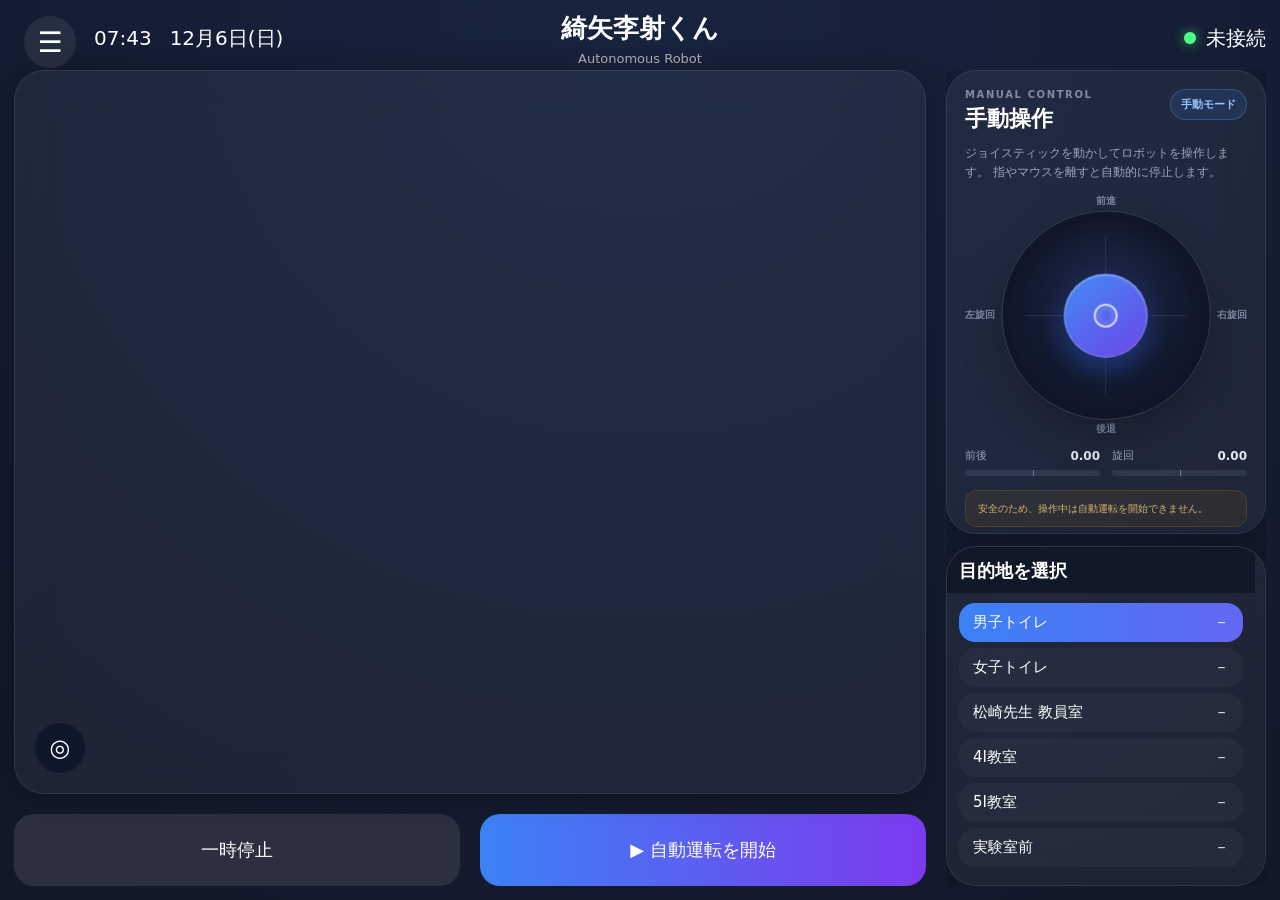
==== commit 09ad1e9e: "Merge pull request #49 from kazu-321/48-実験室前追加 48 実験室前追加" ====
--- a/index.html
+++ b/index.html
@@ -543,6 +543,7 @@
   <script src="./scripts/goal.js"></script>
   <script src="./scripts/pose.js"></script>
   <script src="./scripts/controller.js?v=20260710-circle-hit-mobile-layout"></script>
+  <script src="./scripts/manual-destination.js?v=20260717-1"></script>
   <script src="./scripts/script.js"></script>
 </body>
 
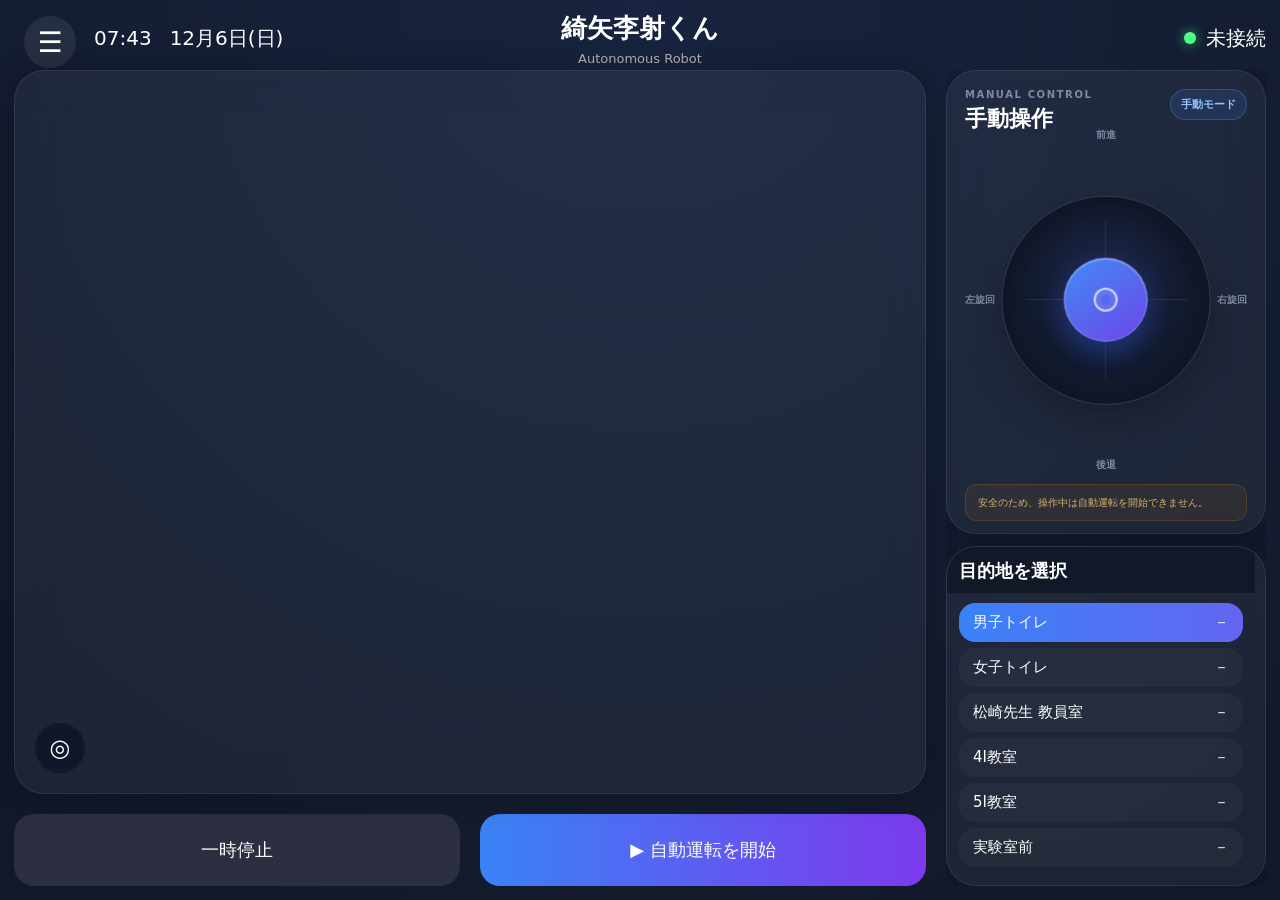
==== commit a0615274: "速度表示できたはず" ====
--- a/index.html
+++ b/index.html
@@ -150,7 +150,7 @@
 
               <div>
                 <p class="label">速度</p>
-                <p class="value">1.2 m/s</p>
+                <p class="value" id="robot-speed">－</p>
               </div>
 
               <div>
@@ -542,6 +542,7 @@
   <script src="./scripts/path.js"></script>
   <script src="./scripts/goal.js"></script>
   <script src="./scripts/pose.js"></script>
+  <script src="./scripts/speed.js?v=20260717-1"></script>
   <script src="./scripts/controller.js?v=20260710-circle-hit-mobile-layout"></script>
   <script src="./scripts/manual-destination.js?v=20260717-1"></script>
   <script src="./scripts/script.js"></script>
--- a/style.css
+++ b/style.css
@@ -1528,6 +1528,7 @@
 }
 
 /* =========================================================
+
    PC版：目的地一覧をスクロール可能にする
    ========================================================= */
 
@@ -1583,6 +1584,191 @@
 
   /* ライトモード */
   body.light-mode .destination-card>h2 {
-    background: white;
+    background: white;  
+  }
+}
+   /* =====================================================
+       手動操作画面をコンパクトにする
+       説明文を消してジョイスティック全体を見えるようにする
+   ========================================================= */
+
+/* 説明文を非表示 */
+.manual-control-description {
+  display: none !important;
+}
+
+/* 見出し下の余白を小さくする */
+.manual-control-header {
+  margin-bottom: 4px !important;
+}
+
+/* ジョイスティックを少し上へ詰める */
+.joystick-zone {
+  margin-top: 0 !important;
+}
+
+/* カード内の上下余白を調整 */
+.manual-control-card {
+  padding-top: 18px !important;
+  padding-bottom: 18px !important;
+}
+
+/* スマホ表示 */
+@media screen and (max-width: 900px) {
+
+  body.manual-view .manual-control-card {
+    padding-top: 14px !important;
+    padding-bottom: 16px !important;
+  }
+
+  body.manual-view .manual-control-header {
+    margin-bottom: 0 !important;
+  }
+
+  body.manual-view .joystick-zone {
+    margin-top: -6px !important;
+  }
+}
+
+/* ジョイスティック下の「前後・旋回」の数値表示を消す */
+.manual-axis-values {
+  display: none !important;
+}
+
+/* 消した分、カード下側の余白を小さくする */
+.manual-control-card {
+  padding-bottom: 12px !important;
+}
+
+/* =========================================================
+   ジョイスティックの前進・後退ラベルを円から離す
+   ========================================================= */
+
+.joystick-label-up {
+  top: -10px !important;
+  transform: translateX(-50%) !important;
+}
+
+.joystick-label-down {
+  bottom: -10px !important;
+  transform: translateX(-50%) !important;
+}
+
+/* ラベルがカード内で切れないようにする */
+.joystick-zone {
+  overflow: visible !important;
+}
+
+/* =========================================================
+   スマホ手動操作画面
+   ジョイスティック以外をスワイプすると目的地までスクロール
+   ========================================================= */
+
+@media screen and (max-width: 900px) {
+
+  /* 黄色い安全メッセージを消す */
+  .manual-control-note {
+    display: none !important;
+  }
+
+  /*
+   * 手動操作カード自体には
+   * 独立したスクロールを持たせない
+   */
+  .manual-control-card {
+    flex: 0 0 auto !important;
+    height: auto !important;
+    max-height: none !important;
+
+    padding-bottom: 16px !important;
+
+    overflow: visible !important;
+    overflow-y: visible !important;
+
+    touch-action: pan-y;
+  }
+
+  /*
+   * ジョイスティックと目的地一覧を含む
+   * 外側のパネルだけをスクロール領域にする
+   */
+  body.manual-view .manual-control-panel {
+    display: flex !important;
+    flex-direction: column !important;
+    gap: 12px !important;
+
+    flex: 1 1 auto !important;
+    min-height: 0 !important;
+
+    overflow-x: hidden !important;
+    overflow-y: auto !important;
+
+    touch-action: pan-y;
+    overscroll-behavior-y: contain;
+    -webkit-overflow-scrolling: touch;
+
+    padding-bottom: 18px !important;
+  }
+
+  /*
+   * ジョイスティックの四角い領域全体では
+   * 縦スクロールを許可する
+   */
+  .joystick-zone {
+    overflow: visible !important;
+    touch-action: pan-y !important;
+  }
+
+  /*
+   * 前進・後退・左右旋回の文字は
+   * スクロール操作を邪魔しない
+   */
+  .joystick-label {
+    pointer-events: none !important;
+  }
+
+  /*
+   * 実際にロボットを操作するのは
+   * 外側の円の中だけ
+   */
+  .joystick-base {
+    touch-action: none !important;
+    pointer-events: auto !important;
+  }
+
+  /*
+   * ジョイスティックの下にある
+   * 目的地カードを通常のスクロール内容として配置
+   */
+  .manual-destination-slot {
+    display: block !important;
+    flex: 0 0 auto !important;
+    width: 100% !important;
+    padding-bottom: 12px !important;
+
+    overflow: visible !important;
+    touch-action: pan-y;
+  }
+
+  .manual-destination-slot .destination-card {
+    width: 100% !important;
+    height: auto !important;
+    max-height: none !important;
+    margin: 0 !important;
+
+    overflow: visible !important;
+    touch-action: pan-y;
+  }
+
+  /*
+   * スクロールバーは見えなくするが、
+   * スクロール自体は可能
+   */
+  body.manual-view .manual-control-panel {
+    scrollbar-width: none;
+  }
+
+  body.manual-view .manual-control-panel::-webkit-scrollbar {
+    display: none;
   }
 }
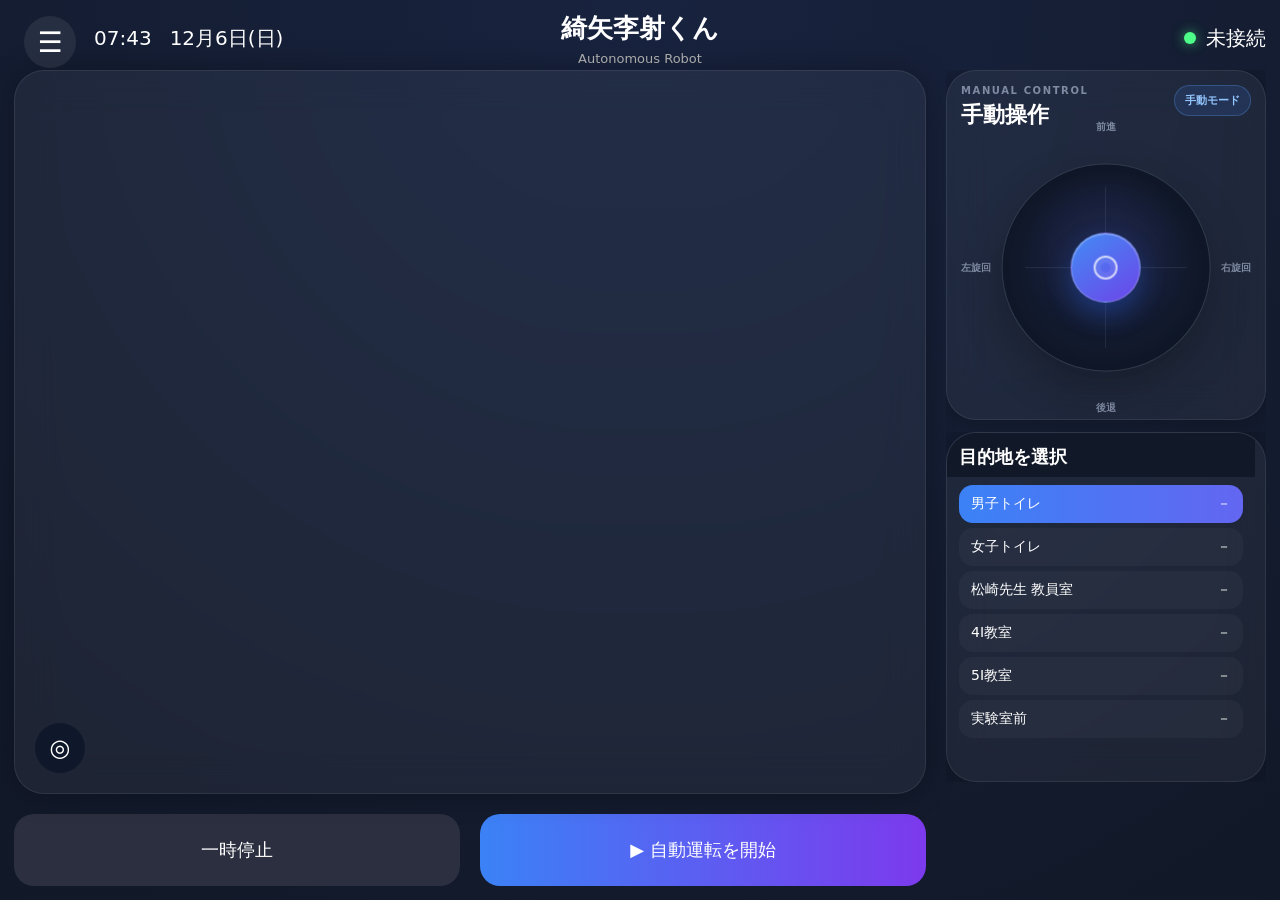
==== commit 7788c6af: "codexの試運転で冗長な部分修正した 主にcss" ====
--- a/index.html
+++ b/index.html
@@ -9,7 +9,7 @@
 
   <title>綺矢李射くん</title>
 
-  <link rel="stylesheet" href="./style.css?v=20260710-mobile-sheet-map">
+  <link rel="stylesheet" href="./style.css?v=20260723-cleanup">
 </head>
 
 <body>
@@ -182,11 +182,6 @@
               <span class="manual-mode-badge">手動モード</span>
             </div>
 
-            <p class="manual-control-description">
-              ジョイスティックを動かしてロボットを操作します。
-              指やマウスを離すと自動的に停止します。
-            </p>
-
             <div class="joystick-zone" id="joystick-zone" role="application" aria-label="ロボット手動操作ジョイスティック">
               <div class="joystick-label joystick-label-up">前進</div>
               <div class="joystick-label joystick-label-right">右旋回</div>
@@ -199,32 +194,6 @@
                 </div>
               </div>
             </div>
-
-            <div class="manual-axis-values">
-              <div class="manual-axis-item">
-                <div class="manual-axis-heading">
-                  <span>前後</span>
-                  <strong id="manual-forward-value">0.00</strong>
-                </div>
-                <div class="manual-axis-track">
-                  <span id="manual-forward-bar"></span>
-                </div>
-              </div>
-
-              <div class="manual-axis-item">
-                <div class="manual-axis-heading">
-                  <span>旋回</span>
-                  <strong id="manual-turn-value">0.00</strong>
-                </div>
-                <div class="manual-axis-track">
-                  <span id="manual-turn-bar"></span>
-                </div>
-              </div>
-            </div>
-
-            <p class="manual-control-note">
-              安全のため、操作中は自動運転を開始できません。
-            </p>
 
           </div>
         </div>
@@ -543,9 +512,9 @@
   <script src="./scripts/goal.js"></script>
   <script src="./scripts/pose.js"></script>
   <script src="./scripts/speed.js?v=20260717-1"></script>
-  <script src="./scripts/controller.js?v=20260710-circle-hit-mobile-layout"></script>
+  <script src="./scripts/controller.js?v=20260723-cleanup"></script>
   <script src="./scripts/manual-destination.js?v=20260717-1"></script>
   <script src="./scripts/script.js"></script>
 </body>
 
-</html>+</html>
--- a/style.css
+++ b/style.css
@@ -13,6 +13,8 @@
 :root {
   color-scheme: dark;
   background-color: #050816;
+  --mobile-sheet-visible-height: 142px;
+  --mobile-map-shift: 71px;
 }
 
 :root.light-mode {
@@ -897,14 +899,6 @@
   min-height: 0;
 }
 
-body.manual-mode .side-cards {
-  display: none;
-}
-
-body.manual-mode .manual-control-panel {
-  display: block;
-}
-
 .manual-control-card {
   display: flex;
   flex-direction: column;
@@ -944,13 +938,6 @@
   color: #93c5fd;
   font-size: 11px;
   font-weight: 800;
-}
-
-.manual-control-description {
-  margin-top: 10px;
-  color: #9ba6bb;
-  font-size: 12px;
-  line-height: 1.6;
 }
 
 .joystick-zone {
@@ -1075,71 +1062,6 @@
   transform: translateY(-50%);
 }
 
-.manual-axis-values {
-  display: grid;
-  grid-template-columns: repeat(2, minmax(0, 1fr));
-  gap: 12px;
-}
-
-.manual-axis-item {
-  min-width: 0;
-}
-
-.manual-axis-heading {
-  display: flex;
-  justify-content: space-between;
-  align-items: center;
-  margin-bottom: 7px;
-  color: #9ba6bb;
-  font-size: 11px;
-}
-
-.manual-axis-heading strong {
-  color: #e5e7eb;
-  font-size: 12px;
-  font-variant-numeric: tabular-nums;
-}
-
-.manual-axis-track {
-  position: relative;
-  height: 6px;
-  overflow: hidden;
-  border-radius: 999px;
-  background: rgba(148, 163, 184, 0.14);
-}
-
-.manual-axis-track::after {
-  content: "";
-  position: absolute;
-  top: 0;
-  bottom: 0;
-  left: 50%;
-  width: 1px;
-  background: rgba(255, 255, 255, 0.34);
-}
-
-.manual-axis-track span {
-  position: absolute;
-  top: 0;
-  left: 50%;
-  width: 0;
-  height: 100%;
-  border-radius: 999px;
-  background: linear-gradient(90deg, #3b82f6, #8b5cf6);
-  transition: width 0.04s linear, left 0.04s linear;
-}
-
-.manual-control-note {
-  margin-top: 14px;
-  padding: 10px 12px;
-  border: 1px solid rgba(245, 158, 11, 0.16);
-  border-radius: 12px;
-  background: rgba(245, 158, 11, 0.07);
-  color: #d6b36d;
-  font-size: 10px;
-  line-height: 1.5;
-}
-
 #auto-toggle-btn:disabled {
   cursor: not-allowed;
   opacity: 0.58;
@@ -1151,15 +1073,9 @@
   color: white;
 }
 
-body.light-mode .manual-control-description,
-body.light-mode .manual-axis-heading,
 body.light-mode .joystick-label,
 body.light-mode .manual-control-eyebrow {
   color: #64748b;
-}
-
-body.light-mode .manual-axis-heading strong {
-  color: #0f172a;
 }
 
 body.light-mode .joystick-base {
@@ -1177,92 +1093,9 @@
   background: rgba(15, 23, 42, 0.13);
 }
 
-body.light-mode .manual-axis-track {
-  background: rgba(15, 23, 42, 0.1);
-}
-
-body.light-mode .manual-axis-track::after {
-  background: rgba(15, 23, 42, 0.28);
-}
-
-body.light-mode .manual-control-note {
-  color: #9a6700;
-  background: rgba(245, 158, 11, 0.08);
-}
-
-@media screen and (max-width: 900px) {
-  body.manual-mode .manual-control-panel {
-    display: flex;
-    flex: 1 1 auto;
-    min-height: 0;
-    padding: 0 14px 10px;
-    overflow-y: auto;
-    overscroll-behavior: contain;
-    -webkit-overflow-scrolling: touch;
-  }
-
-  .manual-control-card {
-    flex: 1 0 auto;
-    min-height: 500px;
-    padding: 16px;
-    border-radius: 20px;
-  }
-
-  .manual-control-header h2 {
-    font-size: 19px;
-  }
-
-  .joystick-zone {
-    flex: 0 0 auto;
-    width: min(100%, 320px);
-    min-height: 280px;
-    height: 280px;
-    margin-top: 12px;
-    margin-bottom: 12px;
-  }
-
-  .joystick-base {
-    width: min(70%, 220px);
-  }
-
-  .joystick-stick {
-    width: 78px;
-    height: 78px;
-  }
-}
-
-@media screen and (max-width: 390px) {
-  .manual-control-description {
-    font-size: 11px;
-  }
-
-  .joystick-zone {
-    min-height: 245px;
-    height: 245px;
-  }
-
-  .joystick-base {
-    width: min(68%, 190px);
-  }
-
-  .joystick-stick {
-    width: 70px;
-    height: 70px;
-  }
-}
-
-
 /* =========================================================
-   自動運転前はジョイスティック、自動運転中は情報カード
-   controller.js が body に manual-view / auto-view を付けて切り替えます
+   表示モード・マップ
    ========================================================= */
-
-.manual-control-panel {
-  grid-area: side;
-  display: none;
-  min-width: 0;
-  min-height: 0;
-}
 
 body.manual-view .side-cards {
   display: none !important;
@@ -1280,26 +1113,12 @@
   display: none !important;
 }
 
-/* =========================================================
-   マップCanvasをマップ領域いっぱいに表示
-   ========================================================= */
-
-.map-panel {
-  position: relative;
-  overflow: hidden;
-}
-
 #canvas {
   position: absolute;
-  top: 14px;
-  right: 14px;
-  bottom: 14px;
-  left: 14px;
-
+  inset: 14px;
   display: block;
   width: calc(100% - 28px);
   height: calc(100% - 28px);
-
   touch-action: none;
   user-select: none;
   -webkit-user-select: none;
@@ -1310,74 +1129,158 @@
   cursor: grabbing;
 }
 
-@media screen and (max-width: 900px) {
+.joystick-label-up {
+  top: -10px;
+}
+
+.joystick-label-down {
+  bottom: -10px;
+}
+
+/* =========================================================
+   PC：手動操作
+   ========================================================= */
+
+@media screen and (min-width: 901px) {
   body.manual-view .manual-control-panel {
-    display: flex !important;
+    --manual-section-height: clamp(260px, calc((100dvh - 190px) / 2), 350px);
+
+    display: grid !important;
+    grid-template-rows: repeat(2, var(--manual-section-height));
+    align-content: start;
+    gap: 12px;
+    width: 100%;
+    height: auto;
+    min-height: 0;
+    overflow: hidden;
+  }
+
+  body.manual-view .manual-control-card {
+    display: flex;
+    flex-direction: column;
+    width: 100%;
+    height: var(--manual-section-height);
+    min-height: 0;
+    max-height: none;
+    padding: 14px;
+    overflow: hidden;
+  }
+
+  body.manual-view .manual-control-header {
+    flex: 0 0 auto;
+  }
+
+  body.manual-view .joystick-zone {
     flex: 1 1 auto;
+    width: min(100%, 360px);
+    height: auto;
     min-height: 0;
-    padding: 0 14px 10px;
+    max-height: none;
+    margin: 0 auto;
+    overflow: visible;
+  }
+
+  body.manual-view .joystick-base {
+    width: min(72%, 225px);
+  }
+
+  body.manual-view .joystick-stick {
+    width: 70px;
+    height: 70px;
+  }
+
+  body.manual-view .manual-destination-slot {
+    display: block;
+    width: 100%;
+    height: var(--manual-section-height);
+    min-height: 0;
+    padding: 0;
+    overflow: hidden;
+  }
+
+  body.manual-view .manual-destination-slot .destination-card {
+    display: flex;
+    flex-direction: column;
+    width: 100%;
+    height: 100%;
+    min-height: 0;
+    max-height: none;
+    margin: 0;
+    padding: 12px;
+    overflow-x: hidden;
     overflow-y: auto;
     overscroll-behavior: contain;
-    -webkit-overflow-scrolling: touch;
-  }
-
-  body.manual-view .side-cards {
-    display: none !important;
-  }
-
-  body.auto-view .side-cards {
-    display: flex !important;
-  }
-
-  body.auto-view .manual-control-panel {
-    display: none !important;
+    scrollbar-color: rgba(148, 163, 184, 0.5) transparent;
+    scrollbar-gutter: stable;
+    scrollbar-width: thin;
+  }
+
+  body.manual-view .manual-destination-slot .destination-card > h2 {
+    position: sticky;
+    top: -12px;
+    z-index: 2;
+    flex: 0 0 auto;
+    margin: -12px -12px 8px;
+    padding: 12px 12px 8px;
+    background: #111827;
+  }
+
+  body.light-mode.manual-view .manual-destination-slot .destination-card > h2 {
+    background: white;
+  }
+
+  body.manual-view .manual-destination-slot .destination {
+    flex: 0 0 auto;
+    min-height: 38px;
+    margin-bottom: 5px;
+    padding: 7px 12px;
+    border-radius: 14px;
+    font-size: 14px;
+  }
+
+  body.manual-view .manual-destination-slot .destination:last-child {
+    margin-bottom: 0;
+  }
+
+  body.manual-view .manual-destination-slot .destination-card::-webkit-scrollbar {
+    width: 7px;
+  }
+
+  body.manual-view .manual-destination-slot .destination-card::-webkit-scrollbar-track {
+    background: transparent;
+  }
+
+  body.manual-view .manual-destination-slot .destination-card::-webkit-scrollbar-thumb {
+    border-radius: 999px;
+    background: rgba(148, 163, 184, 0.5);
+  }
+}
+
+/* =========================================================
+   スマホ：マップと手動操作
+   ========================================================= */
+
+@media screen and (max-width: 900px) {
+  .side {
+    --sheet-collapsed-height: 142px;
+  }
+
+  .map-panel {
+    transform: translate3d(0, calc(-1 * var(--mobile-map-shift)), 0);
+    transition: transform 0.32s cubic-bezier(0.22, 1, 0.36, 1);
+    will-change: transform;
+  }
+
+  body.sheet-dragging .map-panel {
+    transition: none;
   }
 
   #canvas {
-    top: 0;
-    right: 0;
-    bottom: 0;
-    left: 0;
+    inset: 0;
     width: 100%;
     height: 100%;
   }
-}
-
-
-/* =========================================================
-   スマホ：手動操作パネルとマップの連動
-   ========================================================= */
-
-:root {
-  --mobile-sheet-visible-height: 142px;
-  --mobile-map-shift: 71px;
-}
-
-@media screen and (max-width: 900px) {
-
-  /* 通常の閉じた高さ */
-  .side {
-    --sheet-collapsed-height: 142px;
-  }
-
-  /*
-   * ボトムシートが上がるほど、マップも同時に上へ移動する。
-   * シートに隠れていない部分の中央へ地図を合わせるため、
-   * 表示中のシート高さの半分だけ移動する。
-   */
-  .map-panel {
-    transform: translate3d(0,
-        calc(-1 * var(--mobile-map-shift)),
-        0);
-    transition: transform 0.32s cubic-bezier(0.22, 1, 0.36, 1);
-    will-change: transform;
-  }
-
-  body.sheet-dragging .map-panel {
-    transition: none;
-  }
-
-  /* 現在地ボタンもシートのすぐ上へ移動 */
+
   .map-location-btn {
     bottom: calc(var(--mobile-sheet-visible-height) + 14px + env(safe-area-inset-bottom));
   }
@@ -1388,387 +1291,115 @@
     transform: none;
   }
 
-  /* 手動操作時は、展開後もマップが十分見える高さにする */
-  body.manual-view .side {
-    height: min(72vh, 620px);
-    height: min(72dvh, 620px);
-  }
-
-  /*
-   * 閉じているときは従来どおり概要を表示。
-   * 手動操作で上まで開いたときだけ概要欄を消して、
-   * ジョイスティックをすぐ上へ配置する。
-   */
+  body.manual-view #bottom-sheet {
+    height: min(56vh, 560px);
+    height: min(56dvh, 560px);
+  }
+
   body.manual-view .side.is-expanded .sheet-summary {
     display: none;
   }
 
-  body.manual-view .side.is-expanded .manual-control-panel {
-    padding-top: 0;
-  }
-
-  /* 手動カード内の順番：見出し → ジョイスティック → 説明文 */
-  body.manual-view .manual-control-header {
-    order: 1;
+  body.manual-view .manual-control-panel {
+    display: flex !important;
+    flex: 1 1 auto;
+    flex-direction: column;
+    justify-content: flex-start;
+    gap: 12px;
+    min-height: 0;
+    padding: 0 14px 18px;
+    overflow-x: hidden;
+    overflow-y: auto;
+    touch-action: pan-y;
+    overscroll-behavior-y: contain;
+    scrollbar-width: none;
+    -webkit-overflow-scrolling: touch;
+  }
+
+  body.manual-view .manual-control-panel::-webkit-scrollbar {
+    display: none;
+  }
+
+  body.manual-view .manual-control-card {
+    display: flex;
+    flex: 0 0 auto;
+    flex-direction: column;
+    width: 100%;
+    height: auto;
+    min-height: 0;
+    max-height: none;
+    padding: 10px 14px 14px;
+    overflow: visible;
+    touch-action: pan-y;
+  }
+
+  body.manual-view .manual-control-header h2 {
+    font-size: 19px;
   }
 
   body.manual-view .joystick-zone {
-    order: 2;
     flex: 0 0 auto;
-    width: min(100%, 320px);
-    height: clamp(230px, 32dvh, 290px);
-    min-height: 230px;
-    margin: 4px auto 8px;
-  }
-
-  body.manual-view .manual-control-description {
-    order: 3;
-    margin-top: 4px;
-    margin-bottom: 10px;
-  }
-
-  body.manual-view .manual-axis-values {
-    order: 4;
-  }
-
-  body.manual-view .manual-control-note {
-    order: 5;
-  }
-
-  body.manual-view .manual-control-card {
-    min-height: 0;
-    overflow-y: auto;
-    padding-top: 12px;
-  }
-}
-
-@media screen and (max-width: 390px) {
-  body.manual-view .side {
-    height: min(74vh, 560px);
-    height: min(74dvh, 560px);
-  }
-
-  body.manual-view .joystick-zone {
-    height: 225px;
-    min-height: 225px;
-  }
-
-  body.manual-view .manual-control-description {
-    font-size: 10px;
-    line-height: 1.45;
-  }
-}
-
-/* =========================================================
-   スマホ手動操作時
-   ボトムシートが赤線付近より上へ来ないようにする
-   ========================================================= */
-
-@media screen and (max-width: 900px) {
-
-  /*
-   * 手動操作中のボトムシートの最大高さ
-   *
-   * 画面下から約56%の高さまでに制限するため、
-   * 上側に約44%のマップ領域が残る
-   */
-  body.manual-view #bottom-sheet {
-    height: 56vh !important;
-    height: min(56dvh, 560px) !important;
-  }
-
-  /*
-   * シートを低くした分、中身が入りきらない場合は
-   * ジョイスティック部分だけ縦スクロールできる
-   */
-  body.manual-view .manual-control-panel {
-    min-height: 0;
-    overflow-y: auto;
-    overscroll-behavior: contain;
-    -webkit-overflow-scrolling: touch;
-  }
-
-  /*
-   * 操作ボタンはシートの下部に固定して残す
-   */
+    width: min(100%, 280px);
+    height: 240px;
+    min-height: 240px;
+    max-height: 240px;
+    margin: 0 auto 4px;
+    overflow: visible;
+    touch-action: pan-y;
+  }
+
+  .joystick-label {
+    pointer-events: none;
+  }
+
+  body.manual-view .joystick-base {
+    width: 185px;
+    touch-action: none;
+    pointer-events: auto;
+  }
+
+  body.manual-view .joystick-stick {
+    width: 68px;
+    height: 68px;
+  }
+
+  body.manual-view .manual-destination-slot {
+    display: block;
+    flex: 0 0 auto;
+    width: 100%;
+    height: auto;
+    padding: 0 0 90px;
+    overflow: visible;
+    touch-action: pan-y;
+  }
+
+  body.manual-view .manual-destination-slot .destination-card {
+    width: 100%;
+    height: auto;
+    max-height: none;
+    margin: 0;
+    overflow: visible;
+    touch-action: pan-y;
+  }
+
   body.manual-view .controls {
     flex-shrink: 0;
   }
 }
 
-/* =========================================================
-   スマホ手動操作時
-   ジョイスティック円の外側はスクロールできるようにする
-   ========================================================= */
-
-@media screen and (max-width: 900px) {
-
-  /* ジョイスティック全体のエリアは縦スクロールを許可 */
-  .joystick-zone {
-    touch-action: pan-y;
-    position: relative;
-  }
-
-  /*
-   * 前進・後退・左旋回・右旋回 の文字は
-   * スクロール操作を邪魔しないようにする
-   */
-  .joystick-label {
-    pointer-events: none;
-  }
-
-  /*
-   * 実際にジョイスティックとして反応するのは
-   * この円の部分だけ
-   */
-  .joystick-base {
-    touch-action: none;
-    pointer-events: auto;
-  }
-}
-
-/* =========================================================
-
-   PC版：目的地一覧をスクロール可能にする
-   ========================================================= */
-
-@media screen and (min-width: 901px) {
-
-  /* 右側全体を画面の高さ以内に収める */
-  .side-cards {
-    min-height: 0;
-    overflow: hidden;
-  }
-
-  /* 目的地カードに残りの高さを割り当てる */
-  .destination-card {
-    flex: 1 1 auto;
-    min-height: 0;
-    overflow-x: hidden;
-    overflow-y: auto;
-    overscroll-behavior: contain;
-    scrollbar-gutter: stable;
-  }
-
-  /* 見出しをスクロール中も上部に残す */
-  .destination-card>h2 {
-    position: sticky;
-    top: -12px;
-    z-index: 2;
-
-    margin: -12px -12px 10px;
-    padding: 12px 12px 10px;
-
-    background: #111827;
-  }
-
-  /* スクロールバーを細くする */
-  .destination-card {
-    scrollbar-width: thin;
-    scrollbar-color:
-      rgba(148, 163, 184, 0.5) transparent;
-  }
-
-  .destination-card::-webkit-scrollbar {
-    width: 7px;
-  }
-
-  .destination-card::-webkit-scrollbar-track {
-    background: transparent;
-  }
-
-  .destination-card::-webkit-scrollbar-thumb {
-    border-radius: 999px;
-    background: rgba(148, 163, 184, 0.5);
-  }
-
-  /* ライトモード */
-  body.light-mode .destination-card>h2 {
-    background: white;  
-  }
-}
-   /* =====================================================
-       手動操作画面をコンパクトにする
-       説明文を消してジョイスティック全体を見えるようにする
-   ========================================================= */
-
-/* 説明文を非表示 */
-.manual-control-description {
-  display: none !important;
-}
-
-/* 見出し下の余白を小さくする */
-.manual-control-header {
-  margin-bottom: 4px !important;
-}
-
-/* ジョイスティックを少し上へ詰める */
-.joystick-zone {
-  margin-top: 0 !important;
-}
-
-/* カード内の上下余白を調整 */
-.manual-control-card {
-  padding-top: 18px !important;
-  padding-bottom: 18px !important;
-}
-
-/* スマホ表示 */
-@media screen and (max-width: 900px) {
-
-  body.manual-view .manual-control-card {
-    padding-top: 14px !important;
-    padding-bottom: 16px !important;
-  }
-
-  body.manual-view .manual-control-header {
-    margin-bottom: 0 !important;
-  }
-
+@media screen and (max-width: 390px) {
   body.manual-view .joystick-zone {
-    margin-top: -6px !important;
-  }
-}
-
-/* ジョイスティック下の「前後・旋回」の数値表示を消す */
-.manual-axis-values {
-  display: none !important;
-}
-
-/* 消した分、カード下側の余白を小さくする */
-.manual-control-card {
-  padding-bottom: 12px !important;
-}
-
-/* =========================================================
-   ジョイスティックの前進・後退ラベルを円から離す
-   ========================================================= */
-
-.joystick-label-up {
-  top: -10px !important;
-  transform: translateX(-50%) !important;
-}
-
-.joystick-label-down {
-  bottom: -10px !important;
-  transform: translateX(-50%) !important;
-}
-
-/* ラベルがカード内で切れないようにする */
-.joystick-zone {
-  overflow: visible !important;
-}
-
-/* =========================================================
-   スマホ手動操作画面
-   ジョイスティック以外をスワイプすると目的地までスクロール
-   ========================================================= */
-
-@media screen and (max-width: 900px) {
-
-  /* 黄色い安全メッセージを消す */
-  .manual-control-note {
-    display: none !important;
-  }
-
-  /*
-   * 手動操作カード自体には
-   * 独立したスクロールを持たせない
-   */
-  .manual-control-card {
-    flex: 0 0 auto !important;
-    height: auto !important;
-    max-height: none !important;
-
-    padding-bottom: 16px !important;
-
-    overflow: visible !important;
-    overflow-y: visible !important;
-
-    touch-action: pan-y;
-  }
-
-  /*
-   * ジョイスティックと目的地一覧を含む
-   * 外側のパネルだけをスクロール領域にする
-   */
-  body.manual-view .manual-control-panel {
-    display: flex !important;
-    flex-direction: column !important;
-    gap: 12px !important;
-
-    flex: 1 1 auto !important;
-    min-height: 0 !important;
-
-    overflow-x: hidden !important;
-    overflow-y: auto !important;
-
-    touch-action: pan-y;
-    overscroll-behavior-y: contain;
-    -webkit-overflow-scrolling: touch;
-
-    padding-bottom: 18px !important;
-  }
-
-  /*
-   * ジョイスティックの四角い領域全体では
-   * 縦スクロールを許可する
-   */
-  .joystick-zone {
-    overflow: visible !important;
-    touch-action: pan-y !important;
-  }
-
-  /*
-   * 前進・後退・左右旋回の文字は
-   * スクロール操作を邪魔しない
-   */
-  .joystick-label {
-    pointer-events: none !important;
-  }
-
-  /*
-   * 実際にロボットを操作するのは
-   * 外側の円の中だけ
-   */
-  .joystick-base {
-    touch-action: none !important;
-    pointer-events: auto !important;
-  }
-
-  /*
-   * ジョイスティックの下にある
-   * 目的地カードを通常のスクロール内容として配置
-   */
-  .manual-destination-slot {
-    display: block !important;
-    flex: 0 0 auto !important;
-    width: 100% !important;
-    padding-bottom: 12px !important;
-
-    overflow: visible !important;
-    touch-action: pan-y;
-  }
-
-  .manual-destination-slot .destination-card {
-    width: 100% !important;
-    height: auto !important;
-    max-height: none !important;
-    margin: 0 !important;
-
-    overflow: visible !important;
-    touch-action: pan-y;
-  }
-
-  /*
-   * スクロールバーは見えなくするが、
-   * スクロール自体は可能
-   */
-  body.manual-view .manual-control-panel {
-    scrollbar-width: none;
-  }
-
-  body.manual-view .manual-control-panel::-webkit-scrollbar {
-    display: none;
-  }
-}+    height: 220px;
+    min-height: 220px;
+    max-height: 220px;
+  }
+
+  body.manual-view .joystick-base {
+    width: 170px;
+  }
+
+  body.manual-view .joystick-stick {
+    width: 62px;
+    height: 62px;
+  }
+}
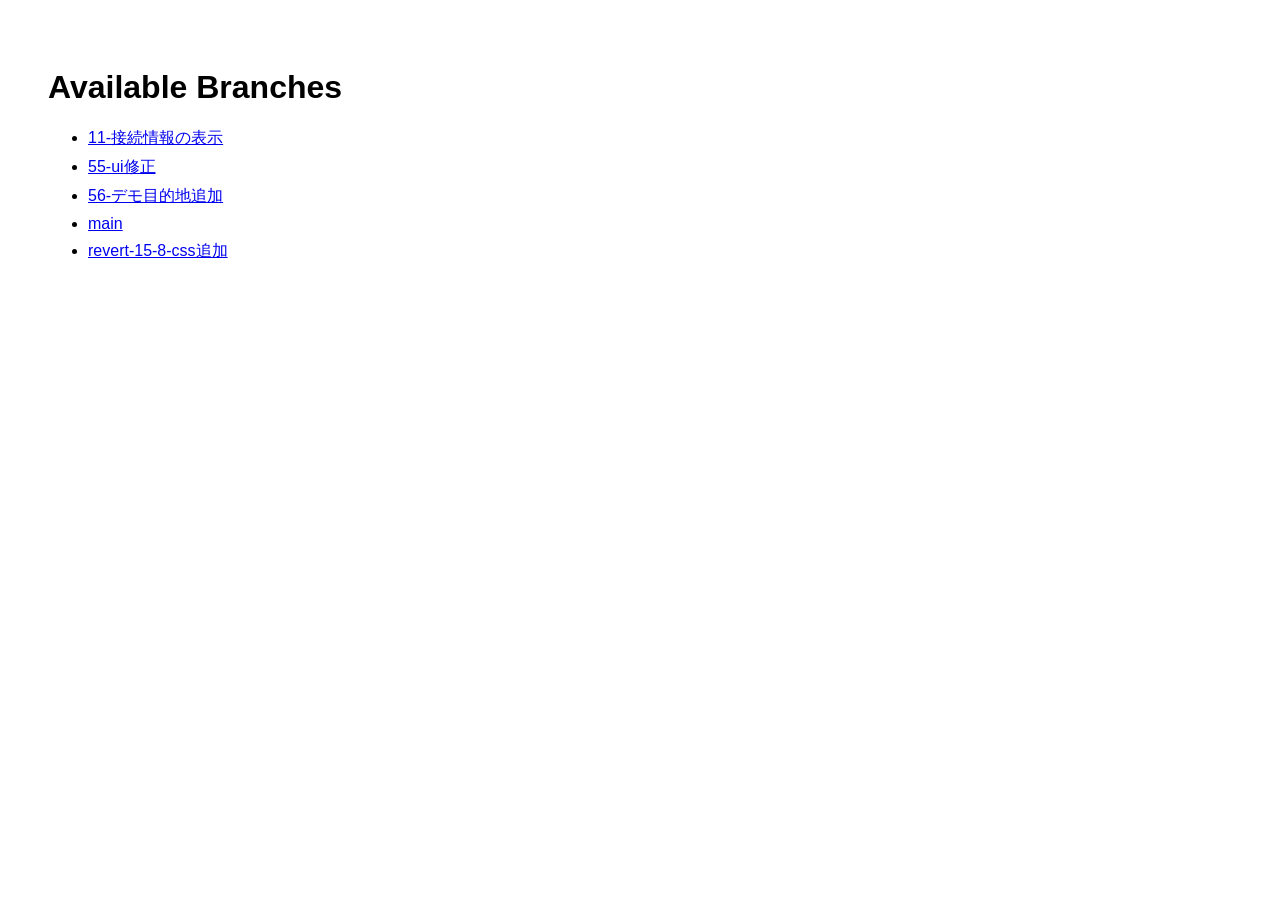
==== commit c538a03a: "Rebuild pages" ====
--- a/index.html
+++ b/index.html
@@ -1,520 +1,27 @@
 <!DOCTYPE html>
 <html lang="ja">
-
 <head>
   <meta charset="UTF-8">
-  <meta name="viewport"
-    content="width=device-width, initial-scale=1.0, maximum-scale=1.0, user-scalable=no, viewport-fit=cover">
-  <meta name="theme-color" content="#07101f">
-
-  <title>綺矢李射くん</title>
-
-  <link rel="stylesheet" href="./style.css?v=20260723-cleanup">
-</head>
-
-<body>
-
-  <div class="app">
-
-    <!-- ヘッダー -->
-    <header class="header">
-
-      <div class="time">
-        <span id="current-time"></span>
-        <span class="current-date" id="current-date"></span>
-      </div>
-
-      <div class="title-area">
-        <h1>綺矢李射くん</h1>
-        <p>Autonomous Robot</p>
-      </div>
-
-      <div class="status">
-        <span class="online-dot"></span>
-        <p id="connection-status">...</p>
-      </div>
-
-    </header>
-
-    <!-- メニューボタン -->
-    <button class="menu-btn" id="menu-btn" aria-label="メニューを開く" aria-expanded="false">
-      ☰
-    </button>
-
-    <!-- 背景の暗くなる部分 -->
-    <div class="menu-overlay" id="menu-overlay"></div>
-
-    <!-- サイドメニュー -->
-    <nav class="side-menu" id="side-menu">
-
-      <h2>メニュー</h2>
-
-      <div class="menu-item">⚙  接続先の設定</div>
-      <div class="menu-item">📍 目的地履歴</div>
-      <div class="menu-item">🕒 走行履歴</div>
-
-      <div class="theme-area">
-
-        <p class="theme-title">画面テーマ</p>
-
-        <button class="theme-toggle" id="theme-toggle">
-          ☀ ホワイトモード
-        </button>
-
-      </div>
-    </nav>
-
-    <!-- メイン -->
-    <main class="main">
-
-      <!-- マップ -->
-      <section class="map-panel glass">
-        <canvas id="canvas"></canvas>
-        <button class="map-location-btn" aria-label="現在地を表示">
-          ◎
-        </button>
-
-      </section>
-
-      <!-- PCでは右側、スマホでは下から出るボトムシート -->
-      <aside class="side" id="bottom-sheet" aria-label="操作パネル">
-
-        <!-- スマホだけ表示するドラッグ部分 -->
-        <div class="sheet-drag-area" id="sheet-drag-area" aria-label="操作パネルを開閉">
-          <span class="sheet-handle"></span>
-        </div>
-
-        <!-- スマホの閉じた状態で見える概要 -->
-        <div class="sheet-summary">
-
-          <div class="sheet-summary-text">
-            <p class="sheet-eyebrow" id="sheet-eyebrow">選択中の目的地</p>
-            <h2 id="selected-destination">読み込み中...</h2>
-            <p>
-              <span id="selected-time">--</span>
-              <span>・68m</span>
-            </p>
-          </div>
-
-          <button class="sheet-toggle" id="sheet-toggle" type="button" aria-expanded="false">
-            詳細
-          </button>
-
-        </div>
-
-        <div class="side-cards">
-
-          <!-- 目的地 -->
-          <div class="card glass destination-card">
-
-            <h2>目的地を選択</h2>
-
-
-            <!-- 目的地ボタンは goal.js が manifest.json から自動生成します -->
-            <p id="destination-loading">目的地を読み込み中...</p>
-
-          </div>
-
-          <!-- ルート情報 -->
-          <div class="card glass">
-
-            <h2>ルート情報</h2>
-
-            <div class="info-grid">
-
-              <div>
-                <p class="label">到着予想</p>
-                <p class="value">1分20秒</p>
-              </div>
-
-              <div>
-                <p class="label">距離</p>
-                <p class="value">68m</p>
-              </div>
-
-              <div>
-                <p class="label">進行状況</p>
-                <p class="value">65%</p>
-              </div>
-
-            </div>
-
-          </div>
-
-          <!-- ロボット状態 -->
-          <div class="card glass">
-
-            <h2>ロボットの状態</h2>
-
-            <div class="info-grid">
-
-              <div>
-                <p class="label">速度</p>
-                <p class="value" id="robot-speed">－</p>
-              </div>
-
-              <div>
-                <p class="label">バッテリー</p>
-                <p class="value">82%</p>
-              </div>
-
-              <div>
-                <p class="label">接続状態</p>
-                <p class="value green">良好</p>
-              </div>
-
-            </div>
-
-          </div>
-
-        </div>
-
-        <!-- 手動モード時に右側へ表示するジョイスティック -->
-        <div class="manual-control-panel" id="manual-control-panel" aria-hidden="true">
-          <div class="card glass manual-control-card">
-
-            <div class="manual-control-header">
-              <div>
-                <p class="manual-control-eyebrow">MANUAL CONTROL</p>
-                <h2>手動操作</h2>
-              </div>
-
-              <span class="manual-mode-badge">手動モード</span>
-            </div>
-
-            <div class="joystick-zone" id="joystick-zone" role="application" aria-label="ロボット手動操作ジョイスティック">
-              <div class="joystick-label joystick-label-up">前進</div>
-              <div class="joystick-label joystick-label-right">右旋回</div>
-              <div class="joystick-label joystick-label-down">後退</div>
-              <div class="joystick-label joystick-label-left">左旋回</div>
-
-              <div class="joystick-base" id="joystick-base">
-                <div class="joystick-stick" id="joystick-stick">
-                  <span></span>
-                </div>
-              </div>
-            </div>
-
-          </div>
-        </div>
-
-        <!-- PCではマップ下、スマホではボトムシート下部 -->
-        <div class="controls">
-
-          <button class="control-btn stop" id="power-toggle-btn" type="button">
-            一時停止
-          </button>
-
-          <button class="control-btn start" id="auto-toggle-btn" type="button">
-            ▶ 自動運転を開始
-          </button>
-
-        </div>
-
-      </aside>
-
-    </main>
-
-  </div>
-
-  <script>
-    function updateTime() {
-      const now = new Date();
-
-      const hours = String(now.getHours()).padStart(2, "0");
-      const minutes = String(now.getMinutes()).padStart(2, "0");
-
-      const month = now.getMonth() + 1;
-      const date = now.getDate();
-
-      const week = ["日", "月", "火", "水", "木", "金", "土"];
-      const day = week[now.getDay()];
-
-      document.getElementById("current-time").textContent = `${hours}:${minutes}`;
-      document.getElementById("current-date").textContent = `${month}月${date}日(${day})`;
+  <title>Branches</title>
+  <style>
+    body {
+      font-family: sans-serif;
+      padding: 40px;
     }
 
-    updateTime();
-    setInterval(updateTime, 1000);
-
-    // サイドメニューの開閉
-    const menuBtn = document.getElementById("menu-btn");
-    const sideMenu = document.getElementById("side-menu");
-    const menuOverlay = document.getElementById("menu-overlay");
-
-    function closeMenu() {
-      sideMenu.classList.remove("show");
-      menuOverlay.classList.remove("show");
-      menuBtn.setAttribute("aria-expanded", "false");
+    li {
+      margin: 8px 0;
     }
-
-    menuBtn.addEventListener("click", function () {
-      const willOpen = !sideMenu.classList.contains("show");
-      sideMenu.classList.toggle("show", willOpen);
-      menuOverlay.classList.toggle("show", willOpen);
-      menuBtn.setAttribute("aria-expanded", String(willOpen));
-    });
-
-    menuOverlay.addEventListener("click", closeMenu);
-
-    // テーマ切り替え
-    const themeToggle = document.getElementById("theme-toggle");
-    const rootElement = document.documentElement;
-    const themeColorMeta = document.querySelector('meta[name="theme-color"]');
-
-    themeToggle.addEventListener("click", function () {
-      const isLightMode = !document.body.classList.contains("light-mode");
-
-      // bodyだけでなくhtmlにも付けて、画面外や余白も確実に切り替える
-      document.body.classList.toggle("light-mode", isLightMode);
-      rootElement.classList.toggle("light-mode", isLightMode);
-
-      themeToggle.textContent = isLightMode
-        ? "🌙 ダークモード"
-        : "☀ ホワイトモード";
-
-      // スマホのブラウザ上部などの色もテーマに合わせる
-      themeColorMeta?.setAttribute(
-        "content",
-        isLightMode ? "#f3f6fb" : "#07101f"
-      );
-    });
-
-    // スマホ用ボトムシート
-    const bottomSheet = document.getElementById("bottom-sheet");
-    const sheetDragArea = document.getElementById("sheet-drag-area");
-    const sheetSummary = document.querySelector(".sheet-summary");
-    const sheetToggle = document.getElementById("sheet-toggle");
-    const sheetSwipeAreas = [sheetDragArea, sheetSummary];
-    const mobileMedia = window.matchMedia("(max-width: 900px)");
-
-    let isDragging = false;
-    let activeSwipeArea = null;
-    let startY = 0;
-    let startOffset = 0;
-    let currentOffset = 0;
-
-    function getClosedVisibleHeight() {
-      const cssValue = getComputedStyle(bottomSheet)
-        .getPropertyValue("--sheet-collapsed-height")
-        .trim();
-
-      const parsedValue = Number.parseFloat(cssValue);
-
-      if (Number.isFinite(parsedValue) && parsedValue > 0) {
-        return Math.min(bottomSheet.offsetHeight, parsedValue);
-      }
-
-      return Math.min(bottomSheet.offsetHeight, 142);
-    }
-
-    function getClosedOffset() {
-      return Math.max(
-        0,
-        bottomSheet.offsetHeight - getClosedVisibleHeight()
-      );
-    }
-
-    /*
-     * ボトムシートが上がった分だけマップの中心も上へ移動させる。
-     * シートで隠れていない領域の中央に、マップの中心が来るように
-     * 表示中のシート高さの半分だけ上へ動かす。
-     */
-    function updateMapPositionForSheet(offset) {
-      if (!mobileMedia.matches) {
-        document.documentElement.style.removeProperty(
-          "--mobile-sheet-visible-height"
-        );
-        document.documentElement.style.removeProperty(
-          "--mobile-map-shift"
-        );
-        return;
-      }
-
-      const maxOffset = getClosedOffset();
-      const safeOffset = Math.min(
-        maxOffset,
-        Math.max(0, Number(offset) || 0)
-      );
-
-      const visibleHeight = Math.max(
-        0,
-        bottomSheet.offsetHeight - safeOffset
-      );
-
-      const mapShift = visibleHeight / 2;
-
-      document.documentElement.style.setProperty(
-        "--mobile-sheet-visible-height",
-        `${visibleHeight}px`
-      );
-
-      document.documentElement.style.setProperty(
-        "--mobile-map-shift",
-        `${mapShift}px`
-      );
-    }
-
-    function syncSheetAndMap() {
-      if (!mobileMedia.matches) {
-        bottomSheet.style.removeProperty("transform");
-        updateMapPositionForSheet(0);
-        return;
-      }
-
-      const offset = bottomSheet.classList.contains("is-expanded")
-        ? 0
-        : getClosedOffset();
-
-      updateMapPositionForSheet(offset);
-    }
-
-    function setSheetExpanded(expanded) {
-      bottomSheet.classList.toggle("is-expanded", expanded);
-      bottomSheet.style.removeProperty("transform");
-      bottomSheet.classList.remove("is-dragging");
-      document.body.classList.remove("sheet-dragging");
-
-      sheetToggle.textContent = expanded ? "閉じる" : "詳細";
-      sheetToggle.setAttribute("aria-expanded", String(expanded));
-      document.body.classList.toggle("sheet-expanded", expanded);
-
-      requestAnimationFrame(syncSheetAndMap);
-    }
-
-    function resetSheetForViewport() {
-      if (!mobileMedia.matches) {
-        setSheetExpanded(false);
-        bottomSheet.style.removeProperty("transform");
-        updateMapPositionForSheet(0);
-        return;
-      }
-
-      requestAnimationFrame(syncSheetAndMap);
-    }
-
-    sheetToggle.addEventListener("click", () => {
-      setSheetExpanded(!bottomSheet.classList.contains("is-expanded"));
-    });
-
-    function startSheetDrag(event) {
-      if (!mobileMedia.matches) return;
-
-      // 「詳細」ボタンなどの操作を邪魔しない
-      if (event.target.closest("button")) return;
-
-      isDragging = true;
-      activeSwipeArea = event.currentTarget;
-      startY = event.clientY;
-      startOffset = bottomSheet.classList.contains("is-expanded")
-        ? 0
-        : getClosedOffset();
-      currentOffset = startOffset;
-
-      bottomSheet.classList.add("is-dragging");
-      document.body.classList.add("sheet-dragging");
-      activeSwipeArea.setPointerCapture(event.pointerId);
-
-      updateMapPositionForSheet(currentOffset);
-    }
-
-    function moveSheetDrag(event) {
-      if (!isDragging || !mobileMedia.matches) return;
-
-      const maxOffset = getClosedOffset();
-      const moved = event.clientY - startY;
-      currentOffset = Math.min(
-        maxOffset,
-        Math.max(0, startOffset + moved)
-      );
-
-      bottomSheet.style.transform = `translateY(${currentOffset}px)`;
-      updateMapPositionForSheet(currentOffset);
-    }
-
-    function finishSheetDrag(event) {
-      if (!isDragging) return;
-
-      isDragging = false;
-      const movedDistance = Math.abs(event.clientY - startY);
-      const maxOffset = getClosedOffset();
-
-      if (activeSwipeArea?.hasPointerCapture(event.pointerId)) {
-        activeSwipeArea.releasePointerCapture(event.pointerId);
-      }
-      activeSwipeArea = null;
-
-      if (movedDistance < 6) {
-        setSheetExpanded(!bottomSheet.classList.contains("is-expanded"));
-        return;
-      }
-
-      setSheetExpanded(currentOffset < maxOffset * 0.55);
-    }
-
-    // ハンドルだけでなく、閉じた状態で見えている概要部分全体からスワイプできる
-    sheetSwipeAreas.forEach(area => {
-      area.addEventListener("pointerdown", startSheetDrag);
-      area.addEventListener("pointermove", moveSheetDrag);
-      area.addEventListener("pointerup", finishSheetDrag);
-      area.addEventListener("pointercancel", finishSheetDrag);
-    });
-
-    window.addEventListener("resize", resetSheetForViewport);
-    mobileMedia.addEventListener?.("change", resetSheetForViewport);
-
-    /*
-     * controller.js が manual-view / auto-view を切り替えたとき、
-     * シートの高さとマップ位置を再計算する。
-     */
-    const bodyClassObserver = new MutationObserver(() => {
-      requestAnimationFrame(syncSheetAndMap);
-    });
-
-    bodyClassObserver.observe(document.body, {
-      attributes: true,
-      attributeFilter: ["class"]
-    });
-
-    resetSheetForViewport();
-
-    // iPhone・iPadでページ全体がピンチ拡大されるのを防止
-    ["gesturestart", "gesturechange", "gestureend"].forEach(eventName => {
-      document.addEventListener(
-        eventName,
-        event => {
-          event.preventDefault();
-        },
-        { passive: false }
-      );
-    });
-
-    // マップ以外での2本指操作を防止
-    document.addEventListener(
-      "touchmove",
-      event => {
-        const isCanvas =
-          event.target instanceof Element &&
-          event.target.closest("#canvas");
-
-        if (event.touches.length >= 2 && !isCanvas) {
-          event.preventDefault();
-        }
-      },
-      { passive: false }
-    );
-
-  </script>
-
-  <script src="./scripts/roslib.js"></script>
-  <script src="./scripts/map.js?v=20260710-canvas-fix2"></script>
-  <script src="./scripts/path.js"></script>
-  <script src="./scripts/goal.js"></script>
-  <script src="./scripts/pose.js"></script>
-  <script src="./scripts/speed.js?v=20260717-1"></script>
-  <script src="./scripts/controller.js?v=20260723-cleanup"></script>
-  <script src="./scripts/manual-destination.js?v=20260717-1"></script>
-  <script src="./scripts/script.js"></script>
+  </style>
+</head>
+<body>
+  <h1>Available Branches</h1>
+  <ul>
+<li><a href="./11-接続情報の表示/">11-接続情報の表示</a></li>
+<li><a href="./55-ui修正/">55-ui修正</a></li>
+<li><a href="./56-デモ目的地追加/">56-デモ目的地追加</a></li>
+<li><a href="./main/">main</a></li>
+<li><a href="./revert-15-8-css追加/">revert-15-8-css追加</a></li>
+  </ul>
 </body>
-
 </html>
